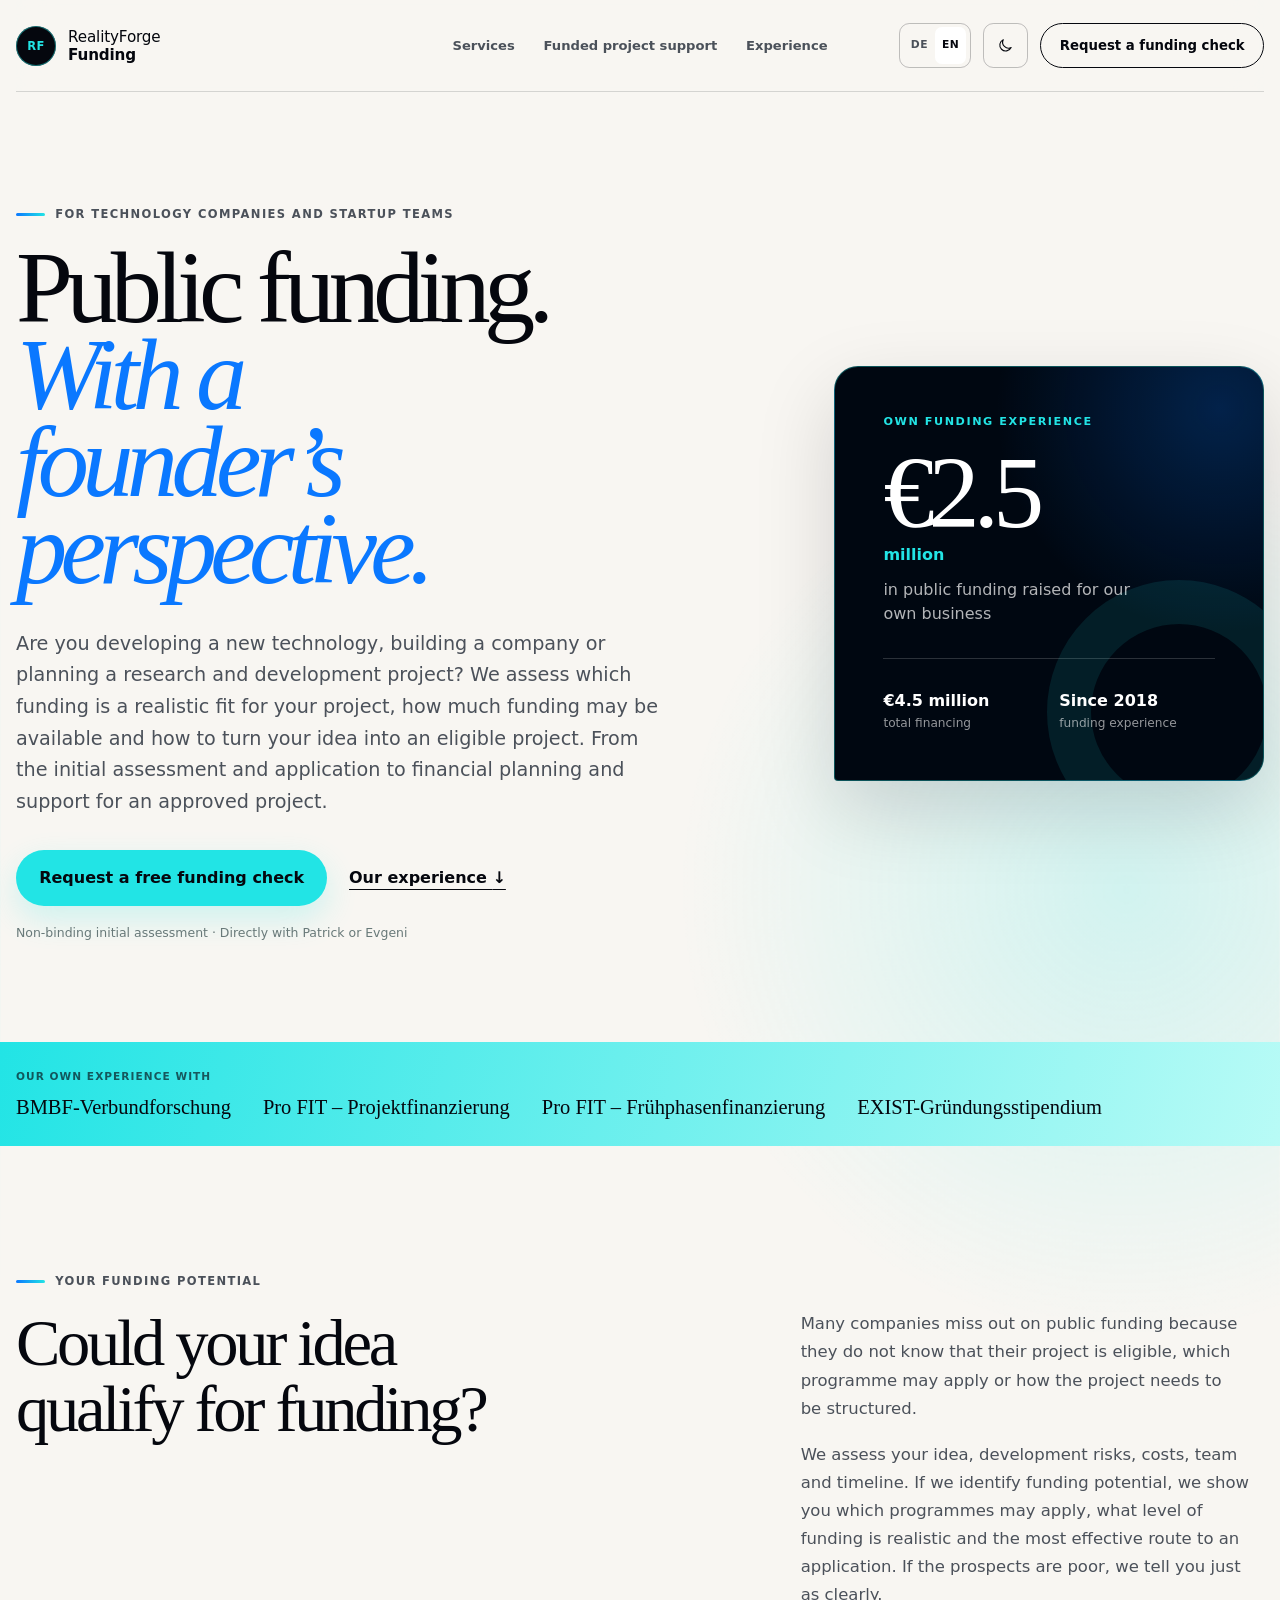
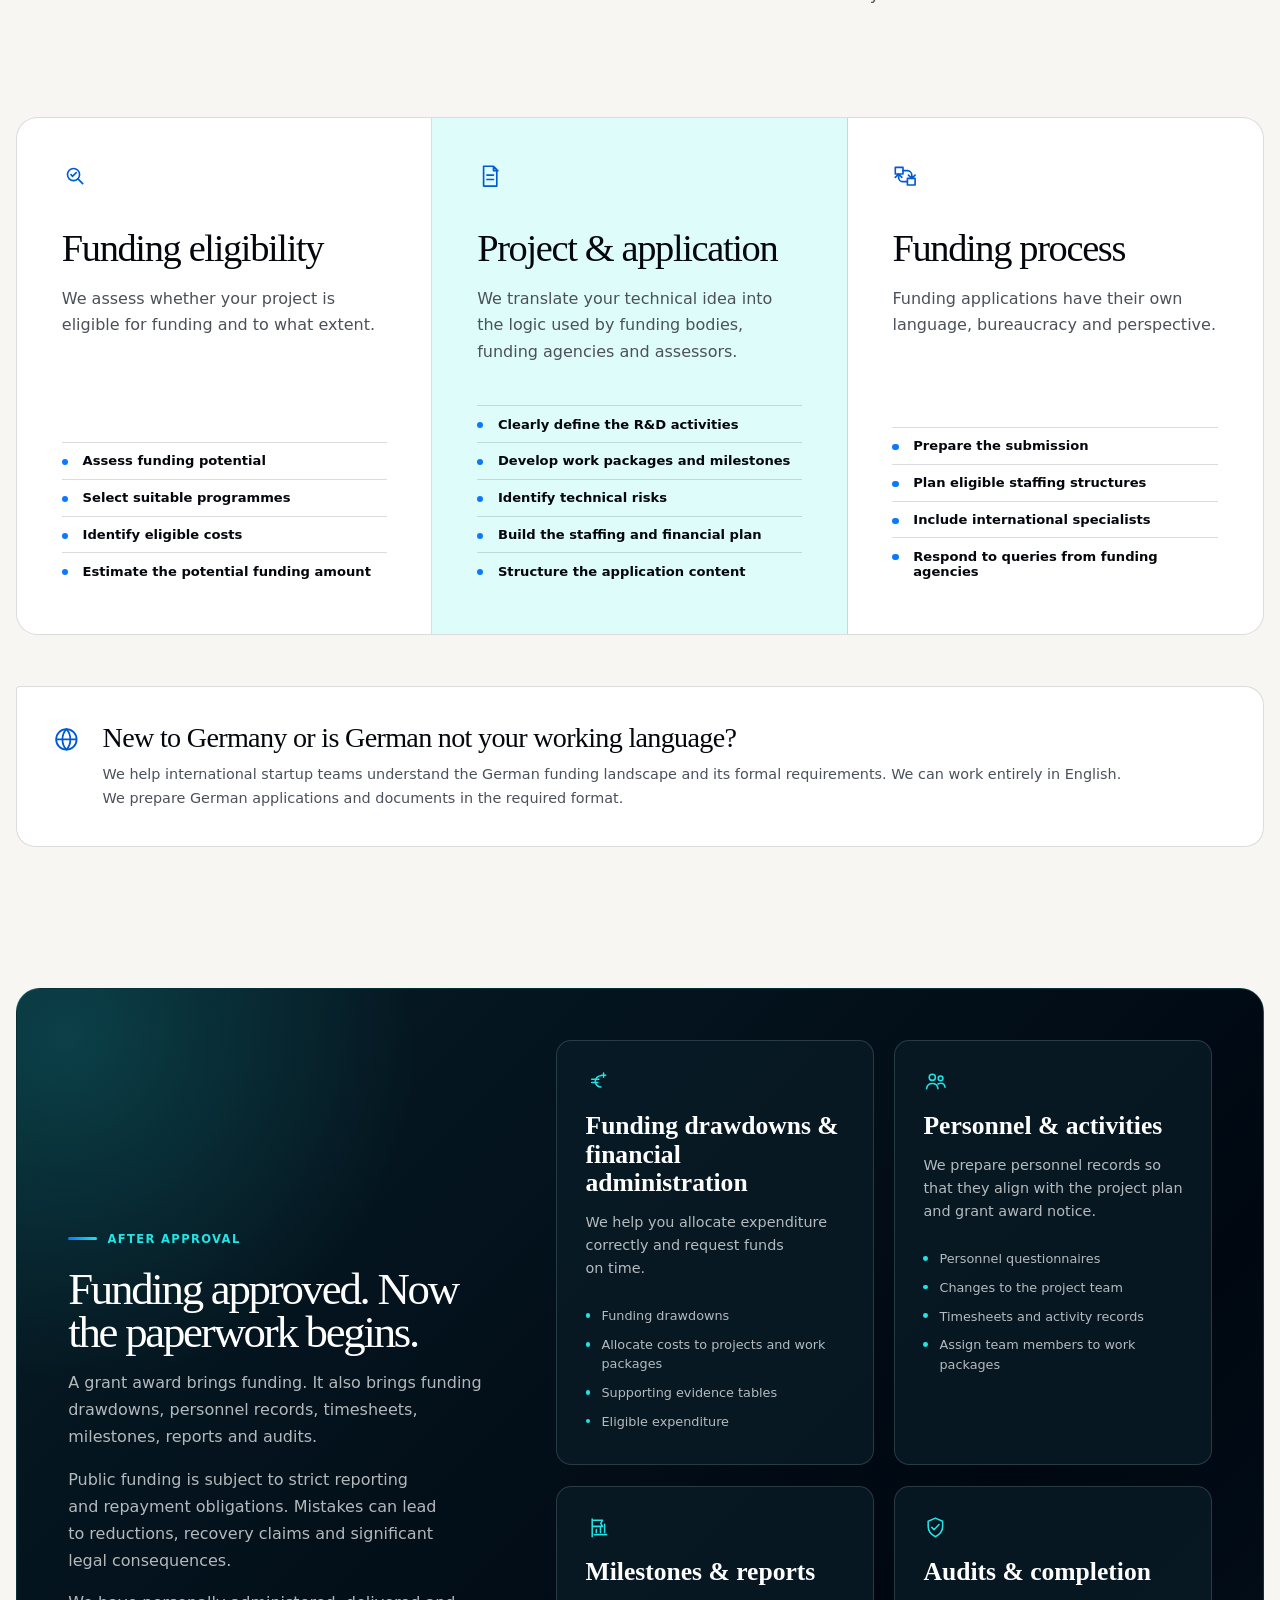
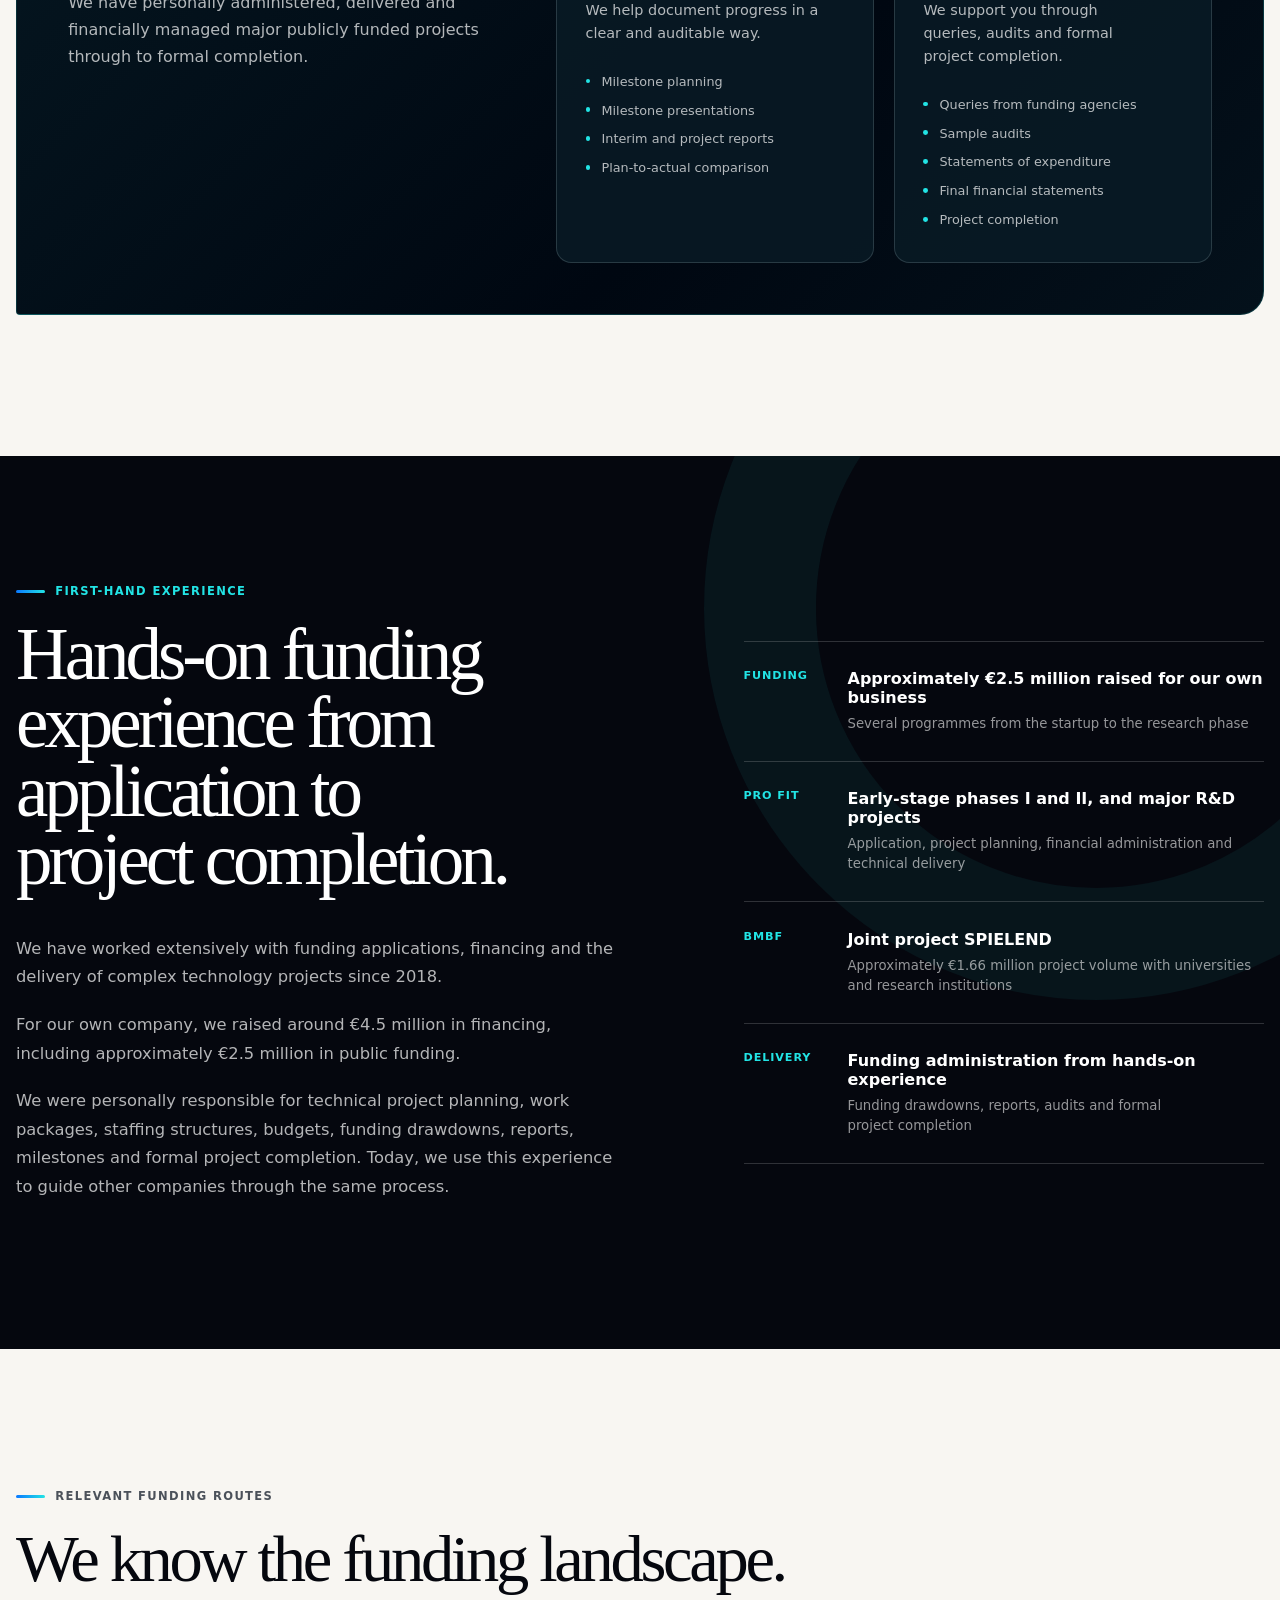
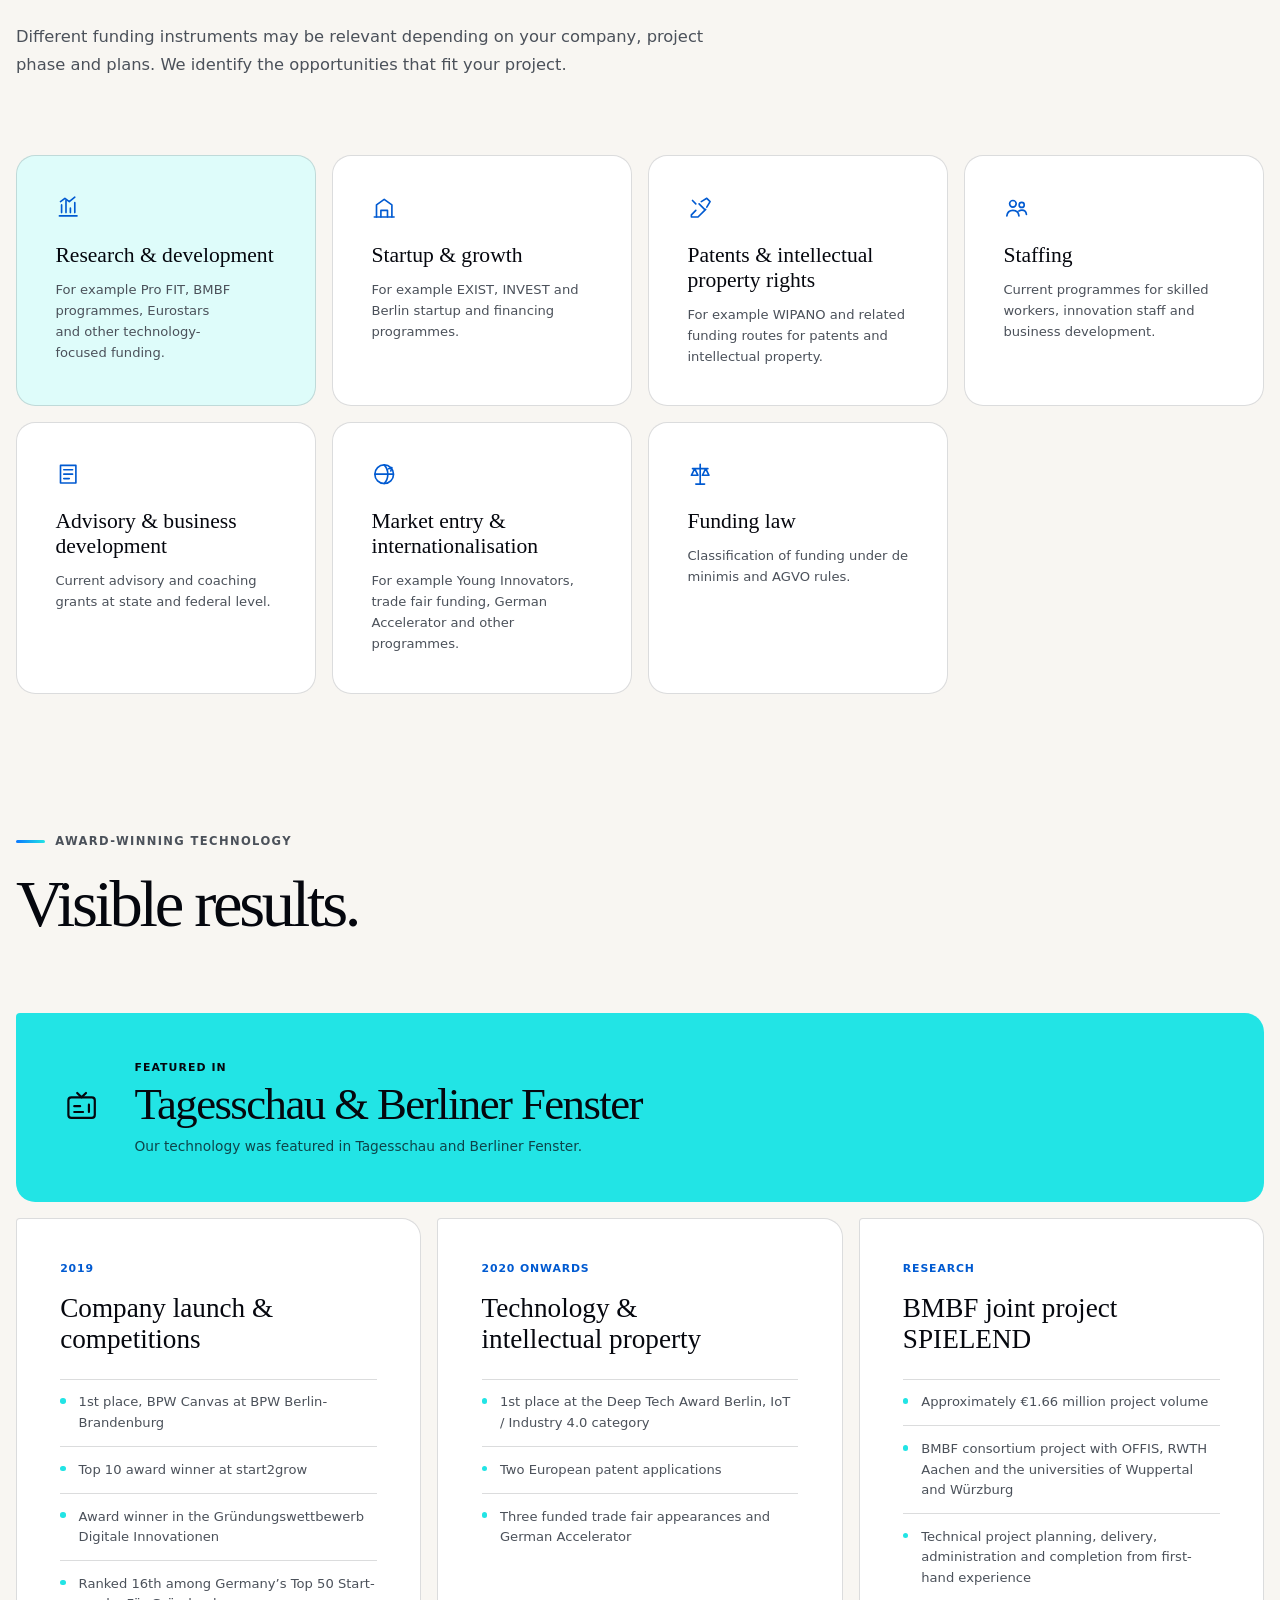
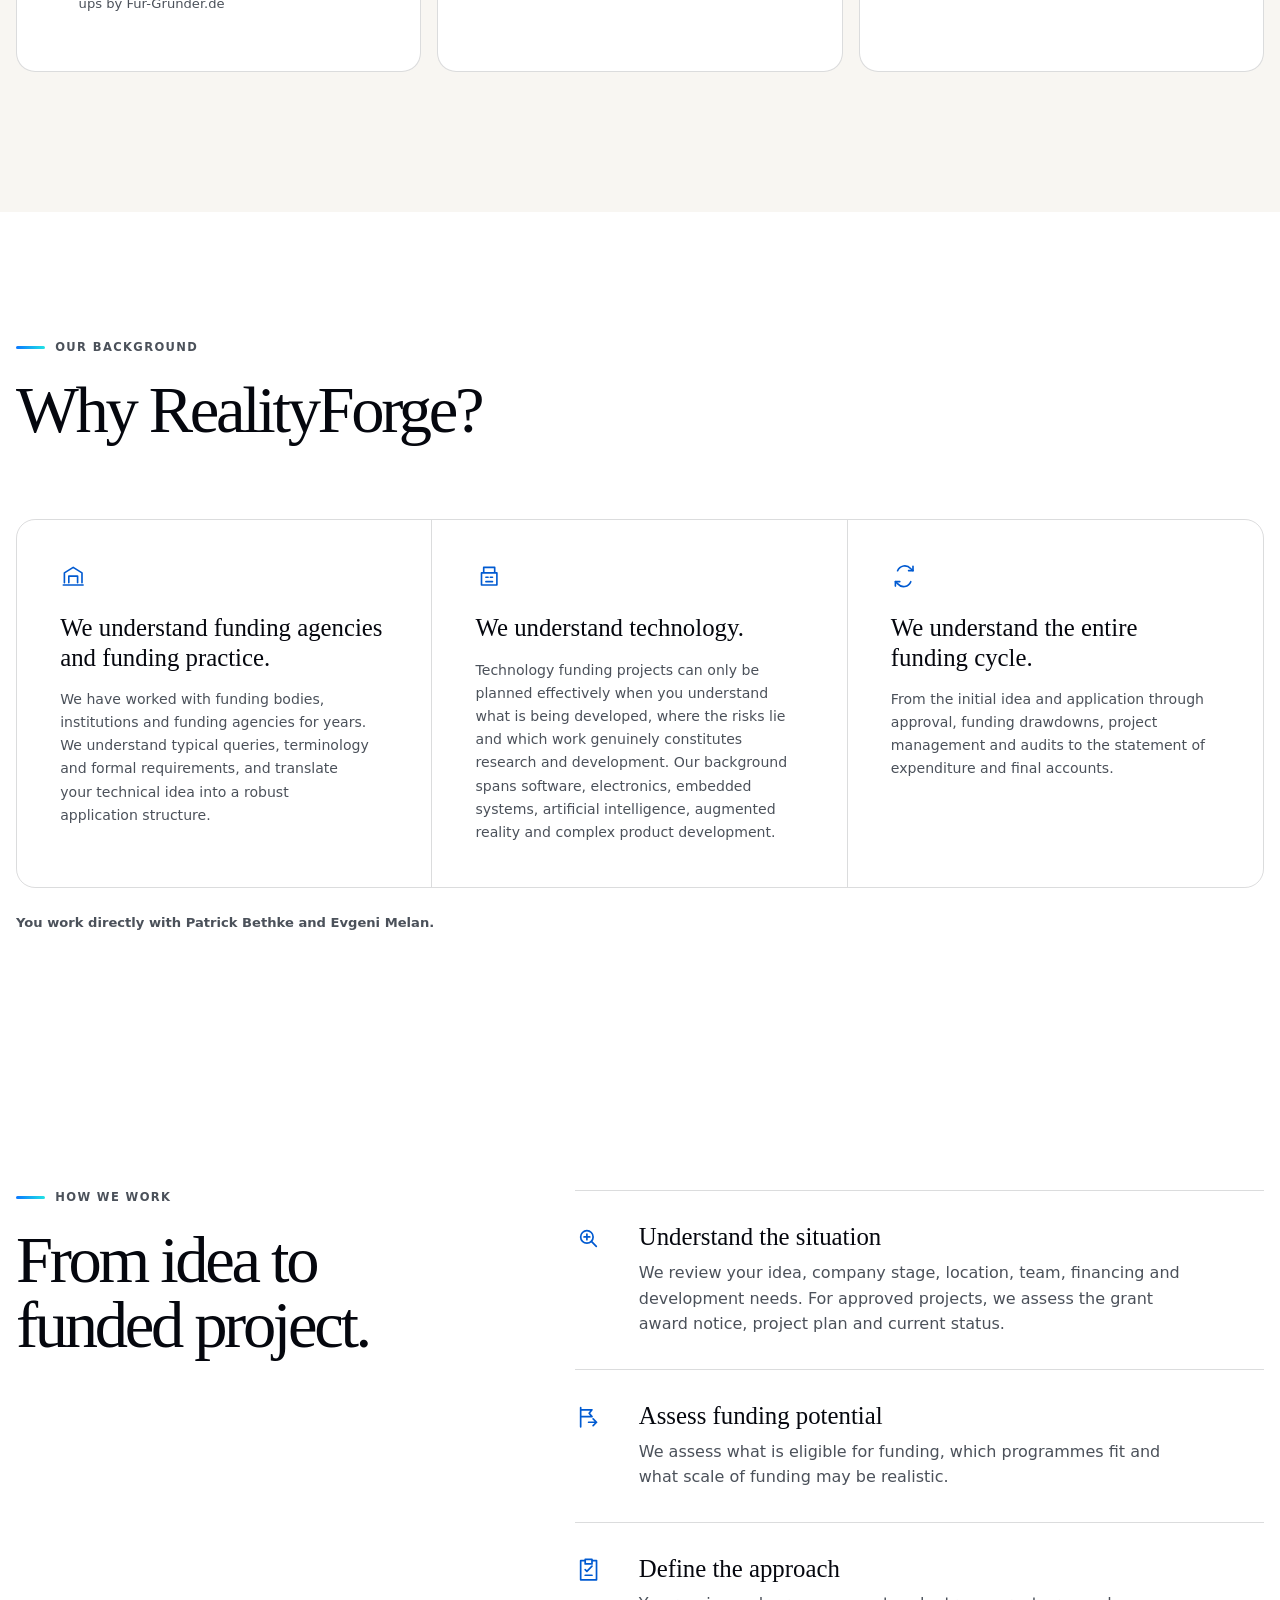
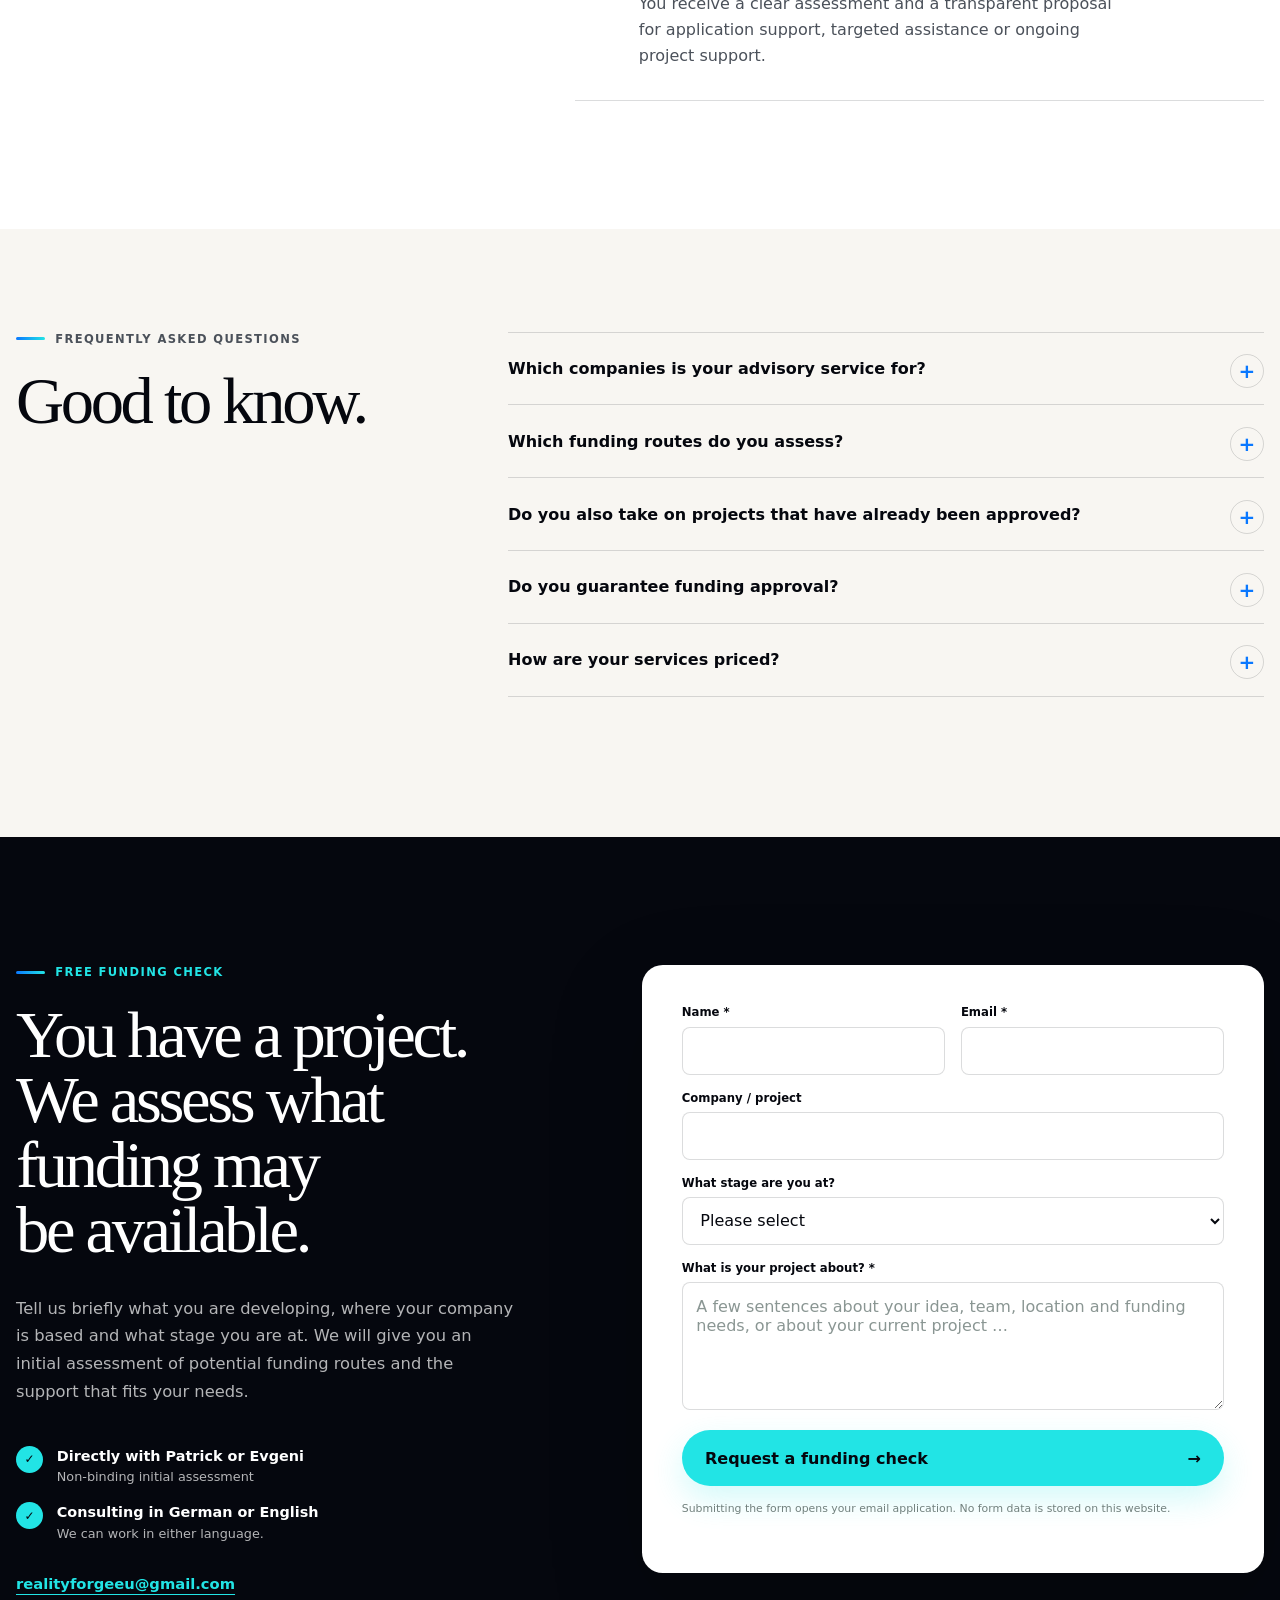
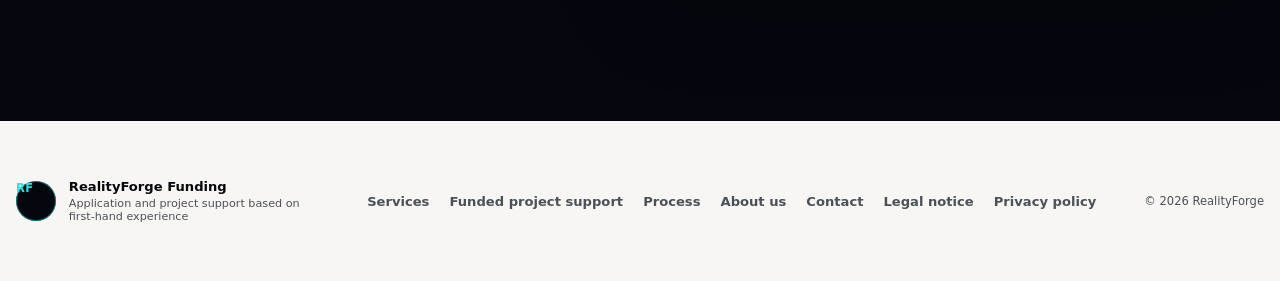
==== en/index.html @ e24102ad "Feature: Englische Sprachversion ergänzen" ====
<!doctype html>
<html lang="en">
  <head>
    <meta charset="utf-8">
    <meta name="viewport" content="width=device-width, initial-scale=1">
    <meta name="description" content="RealityForge assesses funding potential, likely funding amounts and suitable programmes, and supports applications and approved public funding projects.">
    <meta name="theme-color" content="#f8f6f2">
    <meta property="og:type" content="website">
    <meta property="og:locale" content="en_GB">
    <meta property="og:title" content="Public funding. With a founder’s perspective.">
    <meta property="og:description" content="Assess funding potential, develop eligible projects and manage approved public funding projects with experienced support.">
    <meta property="og:url" content="https://foerderungen.realityforge.eu/en/">
    <meta property="og:image" content="https://foerderungen.realityforge.eu/public/og.png">
    <meta property="og:image:width" content="1200">
    <meta property="og:image:height" content="630">
    <meta property="og:image:alt" content="Public funding. With a founder’s perspective. Funding advisory for startups in Berlin and Brandenburg.">
    <meta name="twitter:card" content="summary_large_image">
    <meta name="twitter:title" content="Public funding. With a founder’s perspective.">
    <meta name="twitter:description" content="Assess funding potential, develop eligible projects and manage approved public funding projects with experienced support.">
    <meta name="twitter:image" content="https://foerderungen.realityforge.eu/public/og.png">
    <link rel="canonical" href="https://foerderungen.realityforge.eu/en/">
    <link rel="alternate" hreflang="de" href="https://foerderungen.realityforge.eu/">
    <link rel="alternate" hreflang="en" href="https://foerderungen.realityforge.eu/en/">
    <link rel="alternate" hreflang="x-default" href="https://foerderungen.realityforge.eu/">
    <title>RealityForge Public Funding Advisory · Berlin &amp; Brandenburg</title>
    <script>
      (() => {
        const themeColor = document.querySelector('meta[name="theme-color"]');
        const themeStorageKey = "realityforge-theme";
        let theme = "light";

        try {
          const savedTheme = localStorage.getItem(themeStorageKey);
          theme = savedTheme === "light" || savedTheme === "dark"
            ? savedTheme
            : window.matchMedia("(prefers-color-scheme: dark)").matches ? "dark" : "light";
        } catch (error) {
          theme = window.matchMedia("(prefers-color-scheme: dark)").matches ? "dark" : "light";
        }

        document.documentElement.dataset.theme = theme;
        document.documentElement.style.colorScheme = theme;
        themeColor.setAttribute("content", theme === "dark" ? "#090d14" : "#f8f6f2");
      })();
    </script>
    <link rel="stylesheet" href="/styles.css">
    <script src="/script.js" defer></script>
  </head>
  <body>
    <a class="skip-link" href="#main-content">Skip to content</a>

    <header class="site-header">
      <a class="brand" href="#top" aria-label="RealityForge public funding advisory – Home">
        <span class="brand-mark" aria-hidden="true">RF</span>
        <span>RealityForge <strong>Funding</strong></span>
      </a>
      <nav class="main-nav" aria-label="Main navigation">
        <a href="#leistungen">Services</a>
        <a href="#projektbetreuung">Funded project support</a>
        <a href="#erfahrung">Experience</a>
      </nav>
      <div class="header-actions">
        <nav class="language-switch" aria-label="Language selection">
          <a class="language-option" href="/" hreflang="de" lang="de" data-language-link data-language-path="/">DE</a>
          <span class="language-option" aria-current="page">EN</span>
        </nav>
        <button class="theme-toggle" type="button" aria-label="Switch to light mode" aria-pressed="false">
          <svg class="theme-icon theme-icon-sun" viewBox="0 0 24 24" aria-hidden="true">
            <circle cx="12" cy="12" r="3.5"></circle>
            <path d="M12 2v2M12 20v2M4.93 4.93l1.42 1.42M17.65 17.65l1.42 1.42M2 12h2M20 12h2M4.93 19.07l1.42-1.42M17.65 6.35l1.42-1.42"></path>
          </svg>
          <svg class="theme-icon theme-icon-moon" viewBox="0 0 24 24" aria-hidden="true">
            <path d="M20.2 15.1A8.5 8.5 0 0 1 8.9 3.8 8.5 8.5 0 1 0 20.2 15.1Z"></path>
          </svg>
        </button>
        <a class="header-cta" href="#kontakt">Request a funding check</a>
      </div>
    </header>

    <main id="main-content">
      <section class="hero" id="top" aria-labelledby="hero-title">
        <div class="hero-copy">
          <p class="eyebrow"><span></span> For technology companies and startup teams</p>
          <h1 id="hero-title">Public funding.<br><em>With a founder’s perspective.</em></h1>
          <p class="hero-lead">
            Are you developing a new technology, building a company or planning a research and development project? We assess which funding is a realistic fit for your project, how much funding may be available and how to turn your idea into an eligible project. From the initial assessment and application to financial planning and support for an approved project.
          </p>
          <div class="hero-actions">
            <a class="button button-primary" href="#kontakt">Request a free funding check</a>
            <a class="text-link" href="#erfahrung">Our experience <span aria-hidden="true">↓</span></a>
          </div>
          <p class="hero-note">Non-binding initial assessment · Directly with Patrick or Evgeni</p>
        </div>

        <aside class="funding-card" aria-label="Our financing experience">
          <p class="card-kicker">Own funding experience</p>
          <p class="card-number">€2.5 <span>million</span></p>
          <p class="card-label">in public funding raised for our own business</p>
          <div class="card-rule"></div>
          <div class="card-meta">
            <div><strong>€4.5 million</strong><span>total financing</span></div>
            <div><strong>Since 2018</strong><span>funding experience</span></div>
          </div>
        </aside>
      </section>

      <section class="trust-strip" aria-label="Selected experience">
        <p>Our own experience with</p>
        <ul>
          <li>BMBF-Verbundforschung</li>
          <li>Pro FIT – Projektfinanzierung</li>
          <li>Pro FIT – Frühphasenfinanzierung</li>
          <li>EXIST-Gründungsstipendium</li>
        </ul>
      </section>

      <section class="section section-intro" id="leistungen" aria-labelledby="services-title">
        <p class="eyebrow section-intro-eyebrow reveal"><span></span> Your funding potential</p>
        <div class="section-heading reveal">
          <h2 id="services-title">Could your idea qualify for funding?</h2>
        </div>
        <div class="section-copy reveal">
          <p>
            Many companies miss out on public funding because they do not know that their project is eligible, which programme may apply or how the project needs to be structured.
          </p>
          <p>
            We assess your idea, development risks, costs, team and timeline. If we identify funding potential, we show you which programmes may apply, what level of funding is realistic and the most effective route to an application. If the prospects are poor, we tell you just as clearly.
          </p>
        </div>
      </section>

      <section class="service-grid" aria-label="Our services">
        <article class="service-card reveal">
          <svg class="line-icon service-icon" viewBox="0 0 24 24" aria-hidden="true"><circle cx="10.5" cy="10.5" r="5.5"></circle><path d="m14.5 14.5 4.3 4.3M8.2 10.6l1.5 1.5 3.2-3.4"></path></svg>
          <h3>Funding eligibility</h3>
          <p>We assess whether your project is eligible for funding and to what extent.</p>
          <ul>
            <li>Assess funding potential</li>
            <li>Select suitable programmes</li>
            <li>Identify eligible costs</li>
            <li>Estimate the potential funding amount</li>
          </ul>
        </article>
        <article class="service-card service-card-accent reveal">
          <svg class="line-icon service-icon" viewBox="0 0 24 24" aria-hidden="true"><path d="M6 3h9l3 3v15H6zM15 3v4h4M9 11h6M9 15h6"></path></svg>
          <h3>Project & application</h3>
          <p>We translate your technical idea into the logic used by funding bodies, funding agencies and assessors.</p>
          <ul>
            <li>Clearly define the R&D activities</li>
            <li>Develop work packages and milestones</li>
            <li>Identify technical risks</li>
            <li>Build the staffing and financial plan</li>
            <li>Structure the application content</li>
          </ul>
        </article>
        <article class="service-card reveal">
          <svg class="line-icon service-icon" viewBox="0 0 24 24" aria-hidden="true"><rect x="3" y="4" width="7" height="6"></rect><rect x="14" y="14" width="7" height="6"></rect><path d="M10 7h4a4 4 0 0 1 4 4v3M15 11l3 3 3-3M14 17h-4a4 4 0 0 1-4-4v-3M9 13l-3-3-3 3"></path></svg>
          <h3>Funding process</h3>
          <p>Funding applications have their own language, bureaucracy and perspective.</p>
          <ul>
            <li>Prepare the submission</li>
            <li>Plan eligible staffing structures</li>
            <li>Include international specialists</li>
            <li>Respond to queries from funding agencies</li>
          </ul>
        </article>
      </section>

      <aside class="international-note reveal" aria-labelledby="international-title">
        <svg class="line-icon international-icon" viewBox="0 0 24 24" aria-hidden="true"><circle cx="12" cy="12" r="8.5"></circle><path d="M3.8 12h16.4M12 3.5c2.2 2.3 3.3 5.1 3.3 8.5S14.2 18.2 12 20.5M12 3.5C9.8 5.8 8.7 8.6 8.7 12s1.1 6.2 3.3 8.5"></path></svg>
        <div>
          <h2 id="international-title">New to Germany or is German not your working language?</h2>
          <p>We help international startup teams understand the German funding landscape and its formal requirements. We can work entirely in English. We prepare German applications and documents in the required format.</p>
        </div>
      </aside>

      <section class="project-support-section" id="projektbetreuung" aria-labelledby="project-support-title">
        <div class="project-support-copy reveal">
          <p class="eyebrow eyebrow-light"><span></span> After approval</p>
          <h2 id="project-support-title">Funding approved. Now the paperwork begins.</h2>
          <p>
            A grant award brings funding. It also brings funding drawdowns, personnel records, timesheets, milestones, reports and audits.
          </p>
          <p>
            Public funding is subject to strict reporting and repayment obligations. Mistakes can lead to reductions, recovery claims and significant legal consequences.
          </p>
          <p>
            We have personally administered, delivered and financially managed major publicly funded projects through to formal completion.
          </p>
        </div>
        <div class="support-grid reveal">
          <article>
            <svg class="line-icon support-icon" viewBox="0 0 24 24" aria-hidden="true"><path d="M14.5 6.5A5.5 5.5 0 1 0 14.5 17.5M5.5 10h7M5.5 13h6"></path><path d="M17 4v4M15 6h4"></path></svg>
            <h3>Funding drawdowns & financial administration</h3>
            <p>We help you allocate expenditure correctly and request funds on time.</p>
            <ul>
              <li>Funding drawdowns</li>
              <li>Allocate costs to projects and work packages</li>
              <li>Supporting evidence tables</li>
              <li>Eligible expenditure</li>
            </ul>
          </article>
          <article>
            <svg class="line-icon support-icon" viewBox="0 0 24 24" aria-hidden="true"><circle cx="9" cy="8" r="3"></circle><circle cx="17" cy="9" r="2.3"></circle><path d="M3.5 19c.4-3.3 2.4-5 5.5-5s5.1 1.7 5.5 5M14.5 14.5c.8-.5 1.7-.7 2.7-.7 2.3 0 3.8 1.3 4.1 3.8"></path></svg>
            <h3>Personnel & activities</h3>
            <p>We prepare personnel records so that they align with the project plan and grant award notice.</p>
            <ul>
              <li>Personnel questionnaires</li>
              <li>Changes to the project team</li>
              <li>Timesheets and activity records</li>
              <li>Assign team members to work packages</li>
            </ul>
          </article>
          <article>
            <svg class="line-icon support-icon" viewBox="0 0 24 24" aria-hidden="true"><path d="M6 21V4M6 5h10l-1.7 3L16 11H6"></path><path d="M10 17v-3M14 17v-5M18 17V9M8 19h12"></path></svg>
            <h3>Milestones & reports</h3>
            <p>We help document progress in a clear and auditable way.</p>
            <ul>
              <li>Milestone planning</li>
              <li>Milestone presentations</li>
              <li>Interim and project reports</li>
              <li>Plan-to-actual comparison</li>
            </ul>
          </article>
          <article>
            <svg class="line-icon support-icon" viewBox="0 0 24 24" aria-hidden="true"><path d="M12 3 19 6v5.2c0 4.4-2.7 7.7-7 9.8-4.3-2.1-7-5.4-7-9.8V6z"></path><path d="m8.5 12 2.2 2.2 4.8-5"></path></svg>
            <h3>Audits & completion</h3>
            <p>We support you through queries, audits and formal project completion.</p>
            <ul>
              <li>Queries from funding agencies</li>
              <li>Sample audits</li>
              <li>Statements of expenditure</li>
              <li>Final financial statements</li>
              <li>Project completion</li>
            </ul>
          </article>
        </div>
      </section>

      <section class="experience-section" id="erfahrung" aria-labelledby="experience-title">
        <div class="experience-story reveal">
          <p class="eyebrow eyebrow-light"><span></span> First-hand experience</p>
          <h2 id="experience-title">Hands-on funding experience from application to project completion.</h2>
          <p>
            We have worked extensively with funding applications, financing and the delivery of complex technology projects since 2018.
          </p>
          <p>
            For our own company, we raised around €4.5 million in financing, including approximately €2.5 million in public funding.
          </p>
          <p>
            We were personally responsible for technical project planning, work packages, staffing structures, budgets, funding drawdowns, reports, milestones and formal project completion. Today, we use this experience to guide other companies through the same process.
          </p>
        </div>

        <div class="milestones reveal" aria-label="Our milestones">
          <div class="milestone">
            <span>Funding</span>
            <div><strong>Approximately €2.5 million raised for our own business</strong><p>Several programmes from the startup to the research phase</p></div>
          </div>
          <div class="milestone">
            <span>Pro FIT</span>
            <div><strong>Early-stage phases I and II, and major R&D projects</strong><p>Application, project planning, financial administration and technical delivery</p></div>
          </div>
          <div class="milestone">
            <span>BMBF</span>
            <div><strong>Joint project SPIELEND</strong><p>Approximately €1.66 million project volume with universities and research institutions</p></div>
          </div>
          <div class="milestone">
            <span>Delivery</span>
            <div><strong>Funding administration from hands-on experience</strong><p>Funding drawdowns, reports, audits and formal project completion</p></div>
          </div>
        </div>
      </section>

      <section class="program-section" aria-labelledby="program-title">
        <div class="program-heading reveal">
          <p class="eyebrow"><span></span> Relevant funding routes</p>
          <h2 id="program-title">We know the funding landscape.</h2>
          <p>
            Different funding instruments may be relevant depending on your company, project phase and plans. We identify the opportunities that fit your project.
          </p>
        </div>
        <div class="program-groups">
          <article class="program-card program-card-primary reveal">
            <svg class="line-icon program-icon" viewBox="0 0 24 24" aria-hidden="true"><path d="M4 19h16M6 16V9M10 16V5M14 16v-4M18 16V7"></path><path d="m5 6 4-3 4 3 5-4"></path></svg>
            <h3>Research & development</h3>
            <p>For example Pro FIT, BMBF programmes, Eurostars and other technology-focused funding.</p>
          </article>
          <article class="program-card reveal">
            <svg class="line-icon program-icon" viewBox="0 0 24 24" aria-hidden="true"><path d="M5 20V9l7-5 7 5v11M9 20v-6h6v6"></path><path d="M3 20h18"></path></svg>
            <h3>Startup & growth</h3>
            <p>For example EXIST, INVEST and Berlin startup and financing programmes.</p>
          </article>
          <article class="program-card reveal">
            <svg class="line-icon program-icon" viewBox="0 0 24 24" aria-hidden="true"><path d="M8 14 4 18v2h6l7-7"></path><path d="m13 6 5-3 3 3-3 5M11 8l5 5M5 5l3 3"></path></svg>
            <h3>Patents & intellectual property rights</h3>
            <p>For example WIPANO and related funding routes for patents and intellectual property.</p>
          </article>
          <article class="program-card reveal">
            <svg class="line-icon program-icon" viewBox="0 0 24 24" aria-hidden="true"><circle cx="9" cy="8" r="3"></circle><circle cx="17" cy="9" r="2.3"></circle><path d="M3.5 19c.4-3.3 2.4-5 5.5-5s5.1 1.7 5.5 5M14.5 14.5c.8-.5 1.7-.7 2.7-.7 2.3 0 3.8 1.3 4.1 3.8"></path></svg>
            <h3>Staffing</h3>
            <p>Current programmes for skilled workers, innovation staff and business development.</p>
          </article>
          <article class="program-card reveal">
            <svg class="line-icon program-icon" viewBox="0 0 24 24" aria-hidden="true"><path d="M5 4h14v16H5zM8 8h8M8 12h8M8 16h5"></path></svg>
            <h3>Advisory & business development</h3>
            <p>Current advisory and coaching grants at state and federal level.</p>
          </article>
          <article class="program-card reveal">
            <svg class="line-icon program-icon" viewBox="0 0 24 24" aria-hidden="true"><circle cx="12" cy="12" r="8.5"></circle><path d="M3.8 12h16.4M12 3.5c2.2 2.3 3.3 5.1 3.3 8.5S14.2 18.2 12 20.5"></path><path d="m16 7 3-1-1 3"></path></svg>
            <h3>Market entry & internationalisation</h3>
            <p>For example Young Innovators, trade fair funding, German Accelerator and other programmes.</p>
          </article>
          <article class="program-card reveal">
            <svg class="line-icon program-icon" viewBox="0 0 24 24" aria-hidden="true"><path d="M12 3v18M5 7h14M7 7l-3 6h6zM17 7l-3 6h6z"></path><path d="M8 21h8"></path></svg>
            <h3>Funding law</h3>
            <p>Classification of funding under de minimis and AGVO rules.</p>
          </article>
        </div>
      </section>

      <section class="proof-section" aria-labelledby="proof-title">
        <div class="proof-heading reveal">
          <p class="eyebrow"><span></span> Award-winning technology</p>
          <h2 id="proof-title">Visible results.</h2>
        </div>
        <div class="media-feature reveal">
          <svg class="line-icon media-icon" viewBox="0 0 24 24" aria-hidden="true"><rect x="3" y="5" width="18" height="14" rx="2"></rect><path d="m9 2 3 3 3-3M7 15h6M7 11h4M17 10v5"></path></svg>
          <div>
            <p>Featured in</p>
            <h3>Tagesschau & Berliner Fenster</h3>
            <span>Our technology was featured in Tagesschau and Berliner Fenster.</span>
          </div>
        </div>
        <div class="proof-grid">
          <article class="proof-card reveal">
            <p class="proof-year">2019</p>
            <h3>Company launch & competitions</h3>
            <ul>
              <li>1st place, BPW Canvas at BPW Berlin-Brandenburg</li>
              <li>Top 10 award winner at start2grow</li>
              <li>Award winner in the Gründungswettbewerb Digitale Innovationen</li>
              <li>Ranked 16th among Germany’s Top 50 Start-ups by Für-Gründer.de</li>
            </ul>
          </article>
          <article class="proof-card reveal">
            <p class="proof-year">2020 onwards</p>
            <h3>Technology & intellectual property</h3>
            <ul>
              <li>1st place at the Deep Tech Award Berlin, IoT / Industry 4.0 category</li>
              <li>Two European patent applications</li>
              <li>Three funded trade fair appearances and German Accelerator</li>
            </ul>
          </article>
          <article class="proof-card reveal">
            <p class="proof-year">Research</p>
            <h3>BMBF joint project SPIELEND</h3>
            <ul>
              <li>Approximately €1.66 million project volume</li>
              <li>BMBF consortium project with OFFIS, RWTH Aachen and the universities of Wuppertal and Würzburg</li>
              <li>Technical project planning, delivery, administration and completion from first-hand experience</li>
            </ul>
          </article>
        </div>
      </section>

      <section class="why-section" id="ueber-uns" aria-labelledby="why-title">
        <div class="why-heading reveal">
          <p class="eyebrow"><span></span> Our background</p>
          <h2 id="why-title">Why RealityForge?</h2>
        </div>
        <div class="why-grid">
          <article class="why-card reveal">
            <svg class="line-icon why-icon" viewBox="0 0 24 24" aria-hidden="true"><path d="M4 18V9l8-5 8 5v9"></path><path d="M8 18v-6h8v6M3 20h18"></path></svg>
            <h3>We understand funding agencies and funding practice.</h3>
            <p>We have worked with funding bodies, institutions and funding agencies for years. We understand typical queries, terminology and formal requirements, and translate your technical idea into a robust application structure.</p>
          </article>
          <article class="why-card reveal">
            <svg class="line-icon why-icon" viewBox="0 0 24 24" aria-hidden="true"><path d="M7 4h10v5H7zM5 9h14v11H5z"></path><path d="M9 13h2M13 13h2M9 17h6"></path></svg>
            <h3>We understand technology.</h3>
            <p>Technology funding projects can only be planned effectively when you understand what is being developed, where the risks lie and which work genuinely constitutes research and development. Our background spans software, electronics, embedded systems, artificial intelligence, augmented reality and complex product development.</p>
          </article>
          <article class="why-card reveal">
            <svg class="line-icon why-icon" viewBox="0 0 24 24" aria-hidden="true"><path d="M6 7a7 7 0 0 1 11.8-2L20 7M18 17a7 7 0 0 1-11.8 2L4 17"></path><path d="M20 3v4h-4M4 21v-4h4"></path></svg>
            <h3>We understand the entire funding cycle.</h3>
            <p>From the initial idea and application through approval, funding drawdowns, project management and audits to the statement of expenditure and final accounts.</p>
          </article>
        </div>
        <p class="why-contact reveal">You work directly with Patrick Bethke and Evgeni Melan.</p>
      </section>

      <section class="process-section" id="ablauf" aria-labelledby="process-title">
        <div class="section-heading reveal">
          <p class="eyebrow"><span></span> How we work</p>
          <h2 id="process-title">From idea to funded project.</h2>
        </div>
        <ol class="process-list">
          <li class="reveal">
            <svg class="line-icon process-icon" viewBox="0 0 24 24" aria-hidden="true"><circle cx="10.5" cy="10.5" r="5.5"></circle><path d="m14.5 14.5 4.3 4.3M8 10.5h5M10.5 8v5"></path></svg>
            <div><h3>Understand the situation</h3><p>We review your idea, company stage, location, team, financing and development needs. For approved projects, we assess the grant award notice, project plan and current status.</p></div>
          </li>
          <li class="reveal">
            <svg class="line-icon process-icon" viewBox="0 0 24 24" aria-hidden="true"><path d="M5 21V4M5 6h10l-2.5 3L15 12H5M12 17h7M16 14l3 3-3 3"></path></svg>
            <div><h3>Assess funding potential</h3><p>We assess what is eligible for funding, which programmes fit and what scale of funding may be realistic.</p></div>
          </li>
          <li class="reveal">
            <svg class="line-icon process-icon" viewBox="0 0 24 24" aria-hidden="true"><path d="M8 4H5v17h14V4h-3M9 3h6v4H9z"></path><path d="m9 12 1.5 1.5L15 9M9 17h6"></path></svg>
            <div><h3>Define the approach</h3><p>You receive a clear assessment and a transparent proposal for application support, targeted assistance or ongoing project support.</p></div>
          </li>
        </ol>
      </section>

      <section class="faq-section" aria-labelledby="faq-title">
        <div class="faq-heading reveal">
          <p class="eyebrow"><span></span> Frequently asked questions</p>
          <h2 id="faq-title">Good to know.</h2>
        </div>
        <div class="faq-list">
          <details class="reveal">
            <summary>Which companies is your advisory service for?</summary>
            <p>We focus on innovative, technology-focused startup teams and companies. We support projects from the early idea through to an approved funding project. Your location, company stage and project determine which programmes may be suitable.</p>
          </details>
          <details class="reveal">
            <summary>Which funding routes do you assess?</summary>
            <p>We assess the funding areas described above based on your location, company stage and specific project. This determines which programmes are currently suitable.</p>
          </details>
          <details class="reveal">
            <summary>Do you also take on projects that have already been approved?</summary>
            <p>Yes. We support approved projects with financial administration, personnel records, reports, audits and formal project completion. The exact scope depends on the programme and project.</p>
          </details>
          <details class="reveal">
            <summary>Do you guarantee funding approval?</summary>
            <p>Funding approval cannot be guaranteed. We provide a realistic assessment of your chances and improve the quality, clarity and funding rationale of your application. If the prospects are poor, we tell you early.</p>
          </details>
          <details class="reveal">
            <summary>How are your services priced?</summary>
            <p>Depending on complexity, we agree a small initial fee and a success fee based on the amount of funding actually approved. If funding is approved, the initial fee is credited in full. We price ongoing project support according to the work involved. Before we begin, you receive a clear example calculation.</p>
          </details>
        </div>
      </section>

      <section class="contact-section" id="kontakt" aria-labelledby="contact-title">
        <div class="contact-copy reveal">
          <p class="eyebrow eyebrow-light"><span></span> Free funding check</p>
          <h2 id="contact-title">You have a project. We assess what funding may be available.</h2>
          <p>
            Tell us briefly what you are developing, where your company is based and what stage you are at. We will give you an initial assessment of potential funding routes and the support that fits your needs.
          </p>
          <div class="contact-promise">
            <span aria-hidden="true">✓</span>
            <p><strong>Directly with Patrick or Evgeni</strong>Non-binding initial assessment</p>
          </div>
          <div class="contact-promise">
            <span aria-hidden="true">✓</span>
            <p><strong>Consulting in German or English</strong>We can work in either language.</p>
          </div>
          <a class="contact-email" href="mailto:realityforgeeu@gmail.com">realityforgeeu@gmail.com</a>
        </div>

        <form class="contact-form reveal" data-recipient="realityforgeeu@gmail.com">
          <div class="field-row">
            <label>
              <span>Name *</span>
              <input type="text" name="name" autocomplete="name" required>
            </label>
            <label>
              <span>Email *</span>
              <input type="email" name="email" autocomplete="email" required>
            </label>
          </div>
          <label>
            <span>Company / project</span>
            <input type="text" name="startup" autocomplete="organization">
          </label>
          <label>
            <span>What stage are you at?</span>
            <select name="phase">
              <option value="">Please select</option>
              <option>Idea stage / pre-incorporation</option>
              <option>Incorporated, before the first funding round</option>
              <option>Already funded / growing</option>
              <option>Funding approved / project underway</option>
              <option>Other situation</option>
            </select>
          </label>
          <label>
            <span>What is your project about? *</span>
            <textarea name="message" rows="5" required placeholder="A few sentences about your idea, team, location and funding needs, or about your current project …"></textarea>
          </label>
          <button class="button button-primary button-submit" type="submit">Request a funding check <span aria-hidden="true">→</span></button>
          <p class="form-note">Submitting the form opens your email application. No form data is stored on this website.</p>
          <p class="form-status" role="status" aria-live="polite"></p>
        </form>
      </section>
    </main>

    <footer class="site-footer">
      <div class="footer-brand">
        <span class="brand-mark" aria-hidden="true">RF</span>
        <p><strong>RealityForge Funding</strong><span>Application and project support based on first-hand experience</span></p>
      </div>
      <div class="footer-links">
        <a href="#leistungen">Services</a>
        <a href="#projektbetreuung">Funded project support</a>
        <a href="#ablauf">Process</a>
        <a href="#ueber-uns">About us</a>
        <a href="#kontakt">Contact</a>
        <a class="footer-legal-link" href="https://realityforge.eu/legal-notice/">Legal notice</a>
        <a class="footer-legal-link" href="https://realityforge.eu/privacy-policy/">Privacy policy</a>
      </div>
      <p class="copyright">© <span data-current-year>2026</span> RealityForge</p>
    </footer>
  </body>
</html>
---- styles.css ----
:root {
  color-scheme: light;
  --ink: #05070e;
  --ink-deep: #000711;
  --ink-soft: #4b515a;
  --paper: #f8f6f2;
  --paper-light: #ffffff;
  --dark-section: #05070e;
  --dark-section-deep: #000711;
  --on-dark: #ffffff;
  --on-dark-soft: rgba(255, 255, 255, 0.7);
  --on-dark-muted: rgba(255, 255, 255, 0.58);
  --header-surface: rgba(248, 246, 242, 0.88);
  --support-surface: rgba(255, 255, 255, 0.52);
  --field-surface: #ffffff;
  --contrast-ink: #05070e;
  --hero-note: #687979;
  --form-muted: #71807d;
  --placeholder: #8a9693;
  --cyan: #22e4e5;
  --cyan-soft: #defcfa;
  --blue: #0a78ff;
  --blue-dark: #005ad1;
  --mint: var(--cyan);
  --mint-bright: var(--cyan-soft);
  --orange: var(--blue);
  --orange-dark: var(--blue-dark);
  --line: rgba(5, 7, 14, 0.14);
  --line-strong: rgba(5, 7, 14, 0.24);
  --accent-hover: rgba(10, 120, 255, 0.07);
  --line-light: rgba(255, 255, 255, 0.17);
  --shadow: 0 1.8rem 5rem rgba(0, 7, 17, 0.15);
  --max: 78rem;
  font-family: Inter, ui-sans-serif, system-ui, -apple-system, BlinkMacSystemFont, "Segoe UI", sans-serif;
  color: var(--ink);
  background: var(--paper);
  font-synthesis: none;
}

:root[data-theme="dark"] {
  color-scheme: dark;
  --ink: #eef5f6;
  --ink-soft: #aebbbd;
  --paper: #090d14;
  --paper-light: #111722;
  --dark-section: #03060b;
  --dark-section-deep: #000711;
  --on-dark: #f7fbfb;
  --on-dark-soft: rgba(239, 248, 248, 0.72);
  --on-dark-muted: rgba(239, 248, 248, 0.6);
  --header-surface: rgba(9, 13, 20, 0.9);
  --support-surface: rgba(7, 21, 29, 0.72);
  --field-surface: #0a111b;
  --hero-note: #8fa1a3;
  --form-muted: #95a5a7;
  --placeholder: #829295;
  --cyan-soft: #0d2a33;
  --blue: #4c9fff;
  --blue-dark: #75b7ff;
  --mint-bright: #0d2a33;
  --line: rgba(213, 239, 241, 0.16);
  --line-strong: rgba(213, 239, 241, 0.25);
  --accent-hover: rgba(76, 159, 255, 0.1);
  --line-light: rgba(255, 255, 255, 0.2);
  --shadow: 0 1.8rem 5rem rgba(0, 0, 0, 0.42);
}

* {
  box-sizing: border-box;
}

html {
  scroll-behavior: smooth;
  scroll-padding-top: 7rem;
}

body {
  min-width: 0;
  margin: 0;
  overflow-x: hidden;
  background:
    radial-gradient(circle at 88% 9%, rgba(34, 228, 229, 0.18), transparent 28rem),
    var(--paper);
  color: var(--ink);
  transition: background-color 220ms ease, color 220ms ease;
}

body,
button,
input,
select,
textarea {
  font: inherit;
}

a {
  color: inherit;
}

button,
input,
select,
textarea {
  color: inherit;
}

.skip-link {
  position: fixed;
  z-index: 100;
  top: 0.75rem;
  left: 0.75rem;
  padding: 0.75rem 1rem;
  transform: translateY(-150%);
  border-radius: 0.35rem;
  background: var(--paper-light);
  color: var(--ink);
  font-weight: 750;
}

.skip-link:focus {
  transform: translateY(0);
}

.site-header {
  position: sticky;
  z-index: 20;
  top: 0;
  width: min(100% - 2rem, var(--max));
  min-height: 5.75rem;
  margin-inline: auto;
  display: grid;
  grid-template-columns: 1fr auto 1fr;
  align-items: center;
  gap: 2rem;
  border-bottom: 1px solid var(--line);
  background: var(--header-surface);
  backdrop-filter: blur(1rem);
}

.brand {
  display: inline-flex;
  align-items: center;
  gap: 0.75rem;
  justify-self: start;
  font-size: 0.95rem;
  text-decoration: none;
  letter-spacing: -0.01em;
}

.brand strong {
  display: block;
}

.brand-mark {
  width: 2.5rem;
  flex: 0 0 auto;
  aspect-ratio: 1;
  display: grid;
  place-items: center;
  border-radius: 50%;
  background: var(--dark-section);
  color: var(--cyan);
  box-shadow: inset 0 0 0 1px rgba(34, 228, 229, 0.45);
  font-size: 0.72rem;
  font-weight: 850;
  letter-spacing: 0.04em;
}

.main-nav {
  display: flex;
  align-items: center;
  gap: 1.8rem;
}

.main-nav a,
.footer-links a {
  color: var(--ink-soft);
  font-size: 0.82rem;
  font-weight: 700;
  text-decoration: none;
}

.main-nav a:hover,
.footer-links a:hover {
  color: var(--orange);
}

.header-cta,
.button {
  display: inline-flex;
  align-items: center;
  justify-content: center;
  border: 0;
  border-radius: 999px;
  font-weight: 780;
  text-decoration: none;
  cursor: pointer;
  transition: transform 180ms ease, background-color 180ms ease, box-shadow 180ms ease;
}

.header-cta {
  min-height: 2.85rem;
  padding: 0.7rem 1.15rem;
  justify-self: end;
  border: 1px solid var(--ink);
  font-size: 0.83rem;
}

.header-actions {
  display: flex;
  align-items: center;
  justify-self: end;
  gap: 0.75rem;
}

.language-switch {
  min-height: 2.85rem;
  display: inline-grid;
  grid-template-columns: repeat(2, 1.95rem);
  align-items: center;
  padding: 0.22rem;
  border: 1px solid var(--line-strong);
  border-radius: 0.65rem;
  background: transparent;
}

.language-option {
  min-width: 0;
  min-height: 2.3rem;
  display: grid;
  place-items: center;
  border-radius: 0.42rem;
  color: var(--ink-soft);
  font-size: 0.67rem;
  font-weight: 820;
  letter-spacing: 0.06em;
  line-height: 1;
  text-decoration: none;
  transition: background-color 160ms ease, color 160ms ease;
}

.language-option[aria-current="page"] {
  background: var(--paper-light);
  color: var(--ink);
}

a.language-option:hover {
  background: var(--accent-hover);
  color: var(--blue-dark);
}

.theme-toggle {
  width: 2.85rem;
  height: 2.85rem;
  flex: 0 0 auto;
  display: grid;
  place-items: center;
  padding: 0;
  border: 1px solid var(--line-strong);
  border-radius: 0.65rem;
  background: transparent;
  color: var(--ink);
  cursor: pointer;
  transition: border-color 160ms ease, background 160ms ease;
}

.theme-toggle:hover {
  border-color: var(--blue);
  background: var(--accent-hover);
}

.theme-icon {
  width: 1.05rem;
  height: 1.05rem;
  fill: none;
  stroke: currentColor;
  stroke-width: 1.6;
  stroke-linecap: round;
  stroke-linejoin: round;
}

.theme-icon-moon,
:root[data-theme="light"] .theme-icon-sun {
  display: none;
}

:root[data-theme="light"] .theme-icon-moon {
  display: block;
}

.line-icon {
  display: block;
  flex: 0 0 auto;
  width: 1.65rem;
  height: 1.65rem;
  fill: none;
  stroke: var(--blue-dark);
  stroke-width: 1.5;
  stroke-linecap: round;
  stroke-linejoin: round;
}

.header-cta:hover,
.button:hover {
  transform: translateY(-2px);
}

.hero {
  width: min(100% - 2rem, var(--max));
  min-height: calc(100vh - 5.75rem);
  margin-inline: auto;
  padding: clamp(4.5rem, 9vw, 8rem) 0 clamp(4.5rem, 8vw, 7rem);
  display: grid;
  grid-template-columns: minmax(0, 1.25fr) minmax(18rem, 0.75fr);
  align-items: center;
  gap: clamp(3rem, 8vw, 8rem);
}

.eyebrow {
  margin: 0 0 1.4rem;
  display: flex;
  align-items: center;
  gap: 0.65rem;
  color: var(--ink-soft);
  font-size: 0.72rem;
  font-weight: 820;
  letter-spacing: 0.12em;
  text-transform: uppercase;
}

.eyebrow span {
  width: 1.8rem;
  height: 0.18rem;
  flex: 0 0 auto;
  border-radius: 999px;
  background: linear-gradient(90deg, var(--blue), var(--cyan));
}

.eyebrow-light {
  color: var(--mint);
}

h1,
h2,
h3,
p {
  text-wrap: pretty;
}

h1,
h2 {
  text-wrap: balance;
}

h1 {
  max-width: 11ch;
  margin: 0;
  font-family: Georgia, "Times New Roman", serif;
  font-size: clamp(3.8rem, 8.2vw, 7.8rem);
  font-weight: 500;
  line-height: 0.85;
  letter-spacing: -0.065em;
}

h1 em,
.experience-story h2 em {
  color: var(--orange);
  font-weight: 500;
}

.hero-lead {
  max-width: 41rem;
  margin: 2.25rem 0 0;
  color: var(--ink-soft);
  font-size: clamp(1.05rem, 1.5vw, 1.27rem);
  line-height: 1.65;
}

.hero-actions {
  margin-top: 2rem;
  display: flex;
  align-items: center;
  flex-wrap: wrap;
  gap: 1.35rem;
}

.button {
  min-height: 3.5rem;
  padding: 0.9rem 1.45rem;
}

.button-primary {
  background: var(--cyan);
  color: var(--contrast-ink);
  box-shadow: 0 0.8rem 2rem rgba(34, 228, 229, 0.2);
}

.button-primary:hover {
  background: #5ff4f1;
  box-shadow: 0 1rem 2.2rem rgba(34, 228, 229, 0.3);
}

.text-link {
  font-weight: 750;
  text-underline-offset: 0.35rem;
}

.hero-note {
  margin: 1.2rem 0 0;
  color: var(--hero-note);
  font-size: 0.78rem;
}

.funding-card {
  position: relative;
  overflow: hidden;
  margin: 0;
  padding: clamp(2rem, 4vw, 3rem);
  border-radius: 1.5rem 1.5rem 1.5rem 0.25rem;
  border: 1px solid rgba(34, 228, 229, 0.34);
  background:
    radial-gradient(circle at 90% 10%, rgba(10, 120, 255, 0.24), transparent 14rem),
    var(--dark-section-deep);
  color: var(--on-dark);
  box-shadow: var(--shadow);
}

.funding-card::after {
  content: "";
  position: absolute;
  right: -3rem;
  bottom: -4rem;
  width: 11rem;
  aspect-ratio: 1;
  border: 2.8rem solid rgba(34, 228, 229, 0.1);
  border-radius: 50%;
}

.card-kicker {
  margin: 0 0 1.2rem;
  color: var(--mint);
  font-size: 0.7rem;
  font-weight: 820;
  letter-spacing: 0.14em;
  text-transform: uppercase;
}

.card-number {
  margin: 0;
  font-family: Georgia, "Times New Roman", serif;
  font-size: clamp(4rem, 8vw, 6.5rem);
  line-height: 0.9;
  letter-spacing: -0.06em;
}

.card-number span {
  display: block;
  margin-top: 0.55rem;
  color: var(--mint);
  font-family: Inter, ui-sans-serif, system-ui, sans-serif;
  font-size: 1rem;
  font-weight: 800;
  letter-spacing: 0;
}

.card-label {
  max-width: 18rem;
  margin: 1rem 0 0;
  color: var(--on-dark-soft);
  line-height: 1.5;
}

.card-rule {
  height: 1px;
  margin: 2rem 0;
  background: var(--line-light);
}

.card-meta {
  position: relative;
  z-index: 1;
  display: grid;
  grid-template-columns: repeat(2, minmax(0, 1fr));
  gap: 1.25rem;
}

.card-meta strong,
.card-meta span {
  display: block;
}

.card-meta strong {
  margin-bottom: 0.3rem;
  font-size: 1rem;
}

.card-meta span {
  color: var(--on-dark-muted);
  font-size: 0.76rem;
  line-height: 1.4;
}

.trust-strip {
  padding: 1.7rem max(1rem, calc((100% - var(--max)) / 2));
  background: linear-gradient(105deg, var(--cyan), #b8fbf6);
  color: var(--contrast-ink);
}

.trust-strip p {
  margin: 0 0 0.9rem;
  color: rgba(5, 7, 14, 0.64);
  font-size: 0.66rem;
  font-weight: 820;
  letter-spacing: 0.1em;
  text-transform: uppercase;
}

.trust-strip ul {
  margin: 0;
  padding: 0;
  display: flex;
  align-items: center;
  flex-wrap: wrap;
  gap: 0.65rem 2rem;
  list-style: none;
}

.trust-strip li {
  font-family: Georgia, "Times New Roman", serif;
  font-size: clamp(1rem, 1.8vw, 1.28rem);
}

.section {
  width: min(100% - 2rem, var(--max));
  margin-inline: auto;
}

.section-intro {
  padding: clamp(6rem, 10vw, 10rem) 0 clamp(4rem, 7vw, 6rem);
  display: grid;
  grid-template-columns: minmax(0, 1.08fr) minmax(22rem, 0.72fr);
  grid-template-areas:
    "eyebrow ."
    "heading copy";
  align-items: start;
  column-gap: clamp(3rem, 7vw, 7rem);
  row-gap: 1.4rem;
}

.section-intro-eyebrow {
  grid-area: eyebrow;
  margin: 0;
}

.section-intro .section-heading {
  grid-area: heading;
}

.section-heading h2,
.founder-intro h2,
.process-section h2,
.faq-heading h2,
.contact-copy h2 {
  margin: 0;
  font-family: Georgia, "Times New Roman", serif;
  font-size: clamp(2.8rem, 5.2vw, 5rem);
  font-weight: 500;
  line-height: 0.98;
  letter-spacing: -0.05em;
}

.section-copy {
  grid-area: copy;
  max-width: 34rem;
  justify-self: end;
  color: var(--ink-soft);
  font-size: 1.03rem;
  line-height: 1.7;
}

.section-copy p {
  margin: 0 0 1.15rem;
}

.service-grid {
  width: min(100% - 2rem, var(--max));
  margin: 0 auto clamp(7rem, 11vw, 11rem);
  display: grid;
  grid-template-columns: repeat(3, minmax(0, 1fr));
  border: 1px solid var(--line);
  border-radius: 1.35rem;
  overflow: hidden;
  background: var(--paper-light);
}

.service-card {
  min-height: 29rem;
  padding: clamp(2rem, 3.5vw, 3rem);
  display: flex;
  flex-direction: column;
  border-right: 1px solid var(--line);
}

.service-card:last-child {
  border-right: 0;
}

.service-card-accent {
  background: var(--mint-bright);
}

.service-icon {
  margin-bottom: 2.3rem;
}

.service-card h3 {
  margin: 0 0 1rem;
  font-family: Georgia, "Times New Roman", serif;
  font-size: clamp(1.8rem, 3vw, 2.45rem);
  font-weight: 500;
  letter-spacing: -0.035em;
}

.service-card > p {
  margin: 0;
  color: var(--ink-soft);
  line-height: 1.65;
}

.service-card ul {
  margin: auto 0 0;
  padding: 2.5rem 0 0;
  list-style: none;
}

.service-card li {
  position: relative;
  padding: 0.65rem 0 0.65rem 1.3rem;
  border-top: 1px solid var(--line);
  font-size: 0.82rem;
  font-weight: 700;
}

.service-card li::before {
  content: "";
  position: absolute;
  top: 1rem;
  left: 0;
  width: 0.38rem;
  aspect-ratio: 1;
  border-radius: 50%;
  background: var(--orange);
}

.international-note {
  width: min(100% - 2rem, var(--max));
  margin: clamp(-7rem, -7vw, -4rem) auto clamp(7rem, 11vw, 11rem);
  padding: clamp(1.5rem, 3vw, 2.2rem);
  display: grid;
  grid-template-columns: auto minmax(0, 1fr);
  align-items: start;
  gap: 1.35rem;
  border: 1px solid var(--line);
  border-radius: 0.25rem 1.2rem 1.2rem 1.2rem;
  background: var(--paper-light);
}

.international-icon {
  width: 1.8rem;
  height: 1.8rem;
  margin-top: 0.15rem;
}

.international-note h2 {
  margin: 0 0 0.55rem;
  font-family: Georgia, "Times New Roman", serif;
  font-size: clamp(1.35rem, 2.2vw, 1.8rem);
  font-weight: 500;
  letter-spacing: -0.025em;
}

.international-note p {
  max-width: 64rem;
  margin: 0;
  color: var(--ink-soft);
  font-size: 0.9rem;
  line-height: 1.65;
}

.project-support-section {
  width: min(100% - 2rem, var(--max));
  margin: 0 auto clamp(7rem, 11vw, 11rem);
  padding: clamp(2.25rem, 4vw, 4rem);
  display: grid;
  grid-template-columns: minmax(0, 0.8fr) minmax(0, 1.2fr);
  align-items: stretch;
  gap: clamp(2.5rem, 4vw, 4rem);
  border: 1px solid rgba(34, 228, 229, 0.16);
  border-radius: 1.5rem 1.5rem 1.5rem 0.25rem;
  background:
    radial-gradient(circle at 4% 5%, rgba(34, 228, 229, 0.18), transparent 22rem),
    linear-gradient(135deg, #071d27 0%, var(--dark-section-deep) 68%, #04111b 100%);
  color: var(--on-dark);
}

.project-support-copy,
.support-grid {
  min-width: 0;
}

.project-support-section .eyebrow-light {
  color: var(--cyan);
}

.project-support-copy {
  align-self: center;
}

.project-support-copy h2,
.program-heading h2,
.proof-heading h2 {
  margin: 0;
  font-family: Georgia, "Times New Roman", serif;
  font-size: clamp(2.8rem, 5.2vw, 5rem);
  font-weight: 500;
  line-height: 0.98;
  letter-spacing: -0.05em;
}

.project-support-copy h2 {
  color: var(--on-dark);
  font-size: clamp(2.5rem, 3.5vw, 3.4rem);
  line-height: 0.96;
  overflow-wrap: normal;
  hyphens: none;
}

.project-support-copy > p:not(.eyebrow) {
  margin: 1rem 0 0;
  color: var(--on-dark-soft);
  line-height: 1.68;
}

.project-support-copy h2 + p {
  margin-top: 2rem;
}

.support-grid {
  display: grid;
  grid-template-columns: repeat(2, minmax(0, 1fr));
  gap: clamp(1rem, 1.6vw, 1.35rem);
}

.support-grid article {
  min-height: 0;
  padding: clamp(1.6rem, 2.2vw, 2rem);
  border: 1px solid rgba(213, 239, 241, 0.16);
  border-radius: 0.95rem;
  background: rgba(9, 28, 39, 0.82);
  transition: background-color 180ms ease, border-color 180ms ease;
}

.support-grid article:hover {
  border-color: rgba(34, 228, 229, 0.32);
  background: rgba(12, 38, 52, 0.92);
}

.proof-year {
  color: var(--blue-dark);
  font-size: 0.68rem;
  font-weight: 820;
  letter-spacing: 0.08em;
  text-transform: uppercase;
}

.support-icon {
  width: 1.55rem;
  height: 1.55rem;
  margin-bottom: 1.15rem;
  stroke: var(--cyan);
}

.support-grid h3 {
  margin: 0 0 0.8rem;
  color: var(--on-dark);
  font-family: Georgia, "Times New Roman", serif;
  font-size: clamp(1.5rem, 2vw, 1.75rem);
  font-weight: 600;
  line-height: 1.12;
}

.support-grid p {
  margin: 0;
  color: var(--on-dark-soft);
  font-size: 0.9rem;
  line-height: 1.6;
}

.support-grid ul {
  margin: 1.35rem 0 0;
  padding: 0;
  list-style: none;
}

.support-grid li {
  position: relative;
  padding: 0.3rem 0 0.3rem 1rem;
  color: var(--on-dark-soft);
  font-size: 0.8rem;
  line-height: 1.5;
}

.support-grid li::before {
  content: "";
  position: absolute;
  top: 0.72rem;
  left: 0;
  width: 0.3rem;
  aspect-ratio: 1;
  border-radius: 50%;
  background: var(--cyan);
}

.experience-section {
  position: relative;
  overflow: hidden;
  padding: clamp(6rem, 10vw, 10rem) max(1rem, calc((100% - var(--max)) / 2));
  display: grid;
  grid-template-columns: minmax(0, 1fr) minmax(20rem, 0.85fr);
  align-items: center;
  gap: clamp(4rem, 9vw, 9rem);
  background: var(--dark-section);
  color: var(--on-dark);
}

.experience-section::before {
  content: "";
  position: absolute;
  top: -15rem;
  right: -13rem;
  width: 35rem;
  aspect-ratio: 1;
  border: 7rem solid rgba(34, 228, 229, 0.06);
  border-radius: 50%;
}

.experience-story,
.milestones {
  position: relative;
  z-index: 1;
}

.experience-story h2 {
  margin: 0 0 2.5rem;
  font-family: Georgia, "Times New Roman", serif;
  font-size: clamp(3rem, 5.7vw, 5.5rem);
  font-weight: 500;
  line-height: 0.94;
  letter-spacing: -0.055em;
}

.experience-story > p:not(.eyebrow) {
  max-width: 42rem;
  margin: 0 0 1.2rem;
  color: var(--on-dark-soft);
  font-size: 1.02rem;
  line-height: 1.75;
}

.milestones {
  border-top: 1px solid var(--line-light);
}

.milestone {
  padding: 1.7rem 0;
  display: grid;
  grid-template-columns: 5.5rem 1fr;
  gap: 1rem;
  border-bottom: 1px solid var(--line-light);
}

.milestone > span {
  color: var(--mint);
  font-size: 0.7rem;
  font-weight: 820;
  letter-spacing: 0.08em;
  text-transform: uppercase;
}

.milestone strong {
  display: block;
  font-size: 1rem;
}

.milestone p {
  margin: 0.45rem 0 0;
  color: var(--on-dark-muted);
  font-size: 0.83rem;
  line-height: 1.5;
}

.program-section,
.proof-section {
  width: min(100% - 2rem, var(--max));
  margin-inline: auto;
  padding: clamp(7rem, 11vw, 11rem) 0;
}

.program-heading,
.proof-heading {
  max-width: 55rem;
  margin-bottom: clamp(3rem, 6vw, 5rem);
}

.program-heading > p:last-child {
  max-width: 43rem;
  margin: 2rem 0 0;
  color: var(--ink-soft);
  font-size: 1.02rem;
  line-height: 1.7;
}

.program-groups {
  display: grid;
  grid-template-columns: repeat(4, minmax(0, 1fr));
  gap: 1rem;
}

.program-card {
  padding: clamp(1.7rem, 3vw, 2.4rem);
  border: 1px solid var(--line);
  border-radius: 1.2rem;
  background: var(--paper-light);
}

.program-card-primary {
  background: var(--cyan-soft);
}

.program-icon {
  margin-bottom: 1.35rem;
}

.program-card h3 {
  margin: 0 0 0.7rem;
  font-family: Georgia, "Times New Roman", serif;
  font-size: 1.35rem;
  font-weight: 500;
  line-height: 1.15;
}

.program-card > p:last-child {
  margin: 0;
  color: var(--ink-soft);
  font-size: 0.82rem;
  line-height: 1.6;
}

.program-label {
  margin: 0 0 1.4rem;
  color: var(--blue-dark);
  font-size: 0.68rem;
  font-weight: 820;
  letter-spacing: 0.1em;
  text-transform: uppercase;
}

.program-card ul,
.proof-card ul {
  margin: 0;
  padding: 0;
  list-style: none;
}

.program-card li {
  padding: 0.9rem 0;
  border-top: 1px solid var(--line);
}

.program-card strong,
.program-card span {
  display: block;
}

.program-card strong {
  font-size: 0.9rem;
  line-height: 1.4;
}

.program-card span {
  margin-top: 0.3rem;
  color: var(--ink-soft);
  font-size: 0.76rem;
  line-height: 1.5;
}

.proof-section {
  padding-top: 0;
}

.media-feature {
  margin: 0 0 1rem;
  padding: clamp(1.8rem, 4vw, 3rem);
  display: grid;
  grid-template-columns: auto minmax(0, 1fr);
  align-items: center;
  gap: clamp(1.25rem, 3vw, 2.2rem);
  border-radius: 0.25rem 1.2rem 1.2rem 1.2rem;
  background: var(--cyan);
  color: var(--contrast-ink);
}

.media-icon {
  width: 2.2rem;
  height: 2.2rem;
  stroke: currentColor;
}

.media-feature p,
.media-feature h3,
.media-feature span {
  margin: 0;
}

.media-feature p {
  font-size: 0.68rem;
  font-weight: 820;
  letter-spacing: 0.1em;
  text-transform: uppercase;
}

.media-feature h3 {
  margin-top: 0.25rem;
  font-family: Georgia, "Times New Roman", serif;
  font-size: clamp(1.8rem, 3.5vw, 3rem);
  font-weight: 500;
  letter-spacing: -0.035em;
}

.media-feature span {
  display: block;
  margin-top: 0.5rem;
  color: rgba(5, 7, 14, 0.72);
  font-size: 0.86rem;
}

.proof-grid {
  display: grid;
  grid-template-columns: repeat(3, minmax(0, 1fr));
  gap: 1rem;
}

.proof-card {
  padding: clamp(1.8rem, 3.5vw, 2.7rem);
  border: 1px solid var(--line);
  border-radius: 0.25rem 1.2rem 1.2rem 1.2rem;
  background: var(--paper-light);
}

.proof-year {
  margin: 0 0 1.1rem;
}

.proof-card h3 {
  margin: 0 0 1.5rem;
  font-family: Georgia, "Times New Roman", serif;
  font-size: 1.7rem;
  font-weight: 500;
}

.proof-card li {
  position: relative;
  padding: 0.8rem 0 0.8rem 1.15rem;
  border-top: 1px solid var(--line);
  color: var(--ink-soft);
  font-size: 0.82rem;
  line-height: 1.55;
}

.proof-card li::before {
  content: "";
  position: absolute;
  top: 1.17rem;
  left: 0;
  width: 0.35rem;
  aspect-ratio: 1;
  border-radius: 50%;
  background: var(--cyan);
}

.why-section {
  padding: clamp(6rem, 10vw, 9rem) max(1rem, calc((100% - var(--max)) / 2));
  background: var(--paper-light);
}

.why-heading {
  max-width: 58rem;
  margin-bottom: clamp(3rem, 6vw, 5rem);
}

.why-heading h2 {
  margin: 0;
  font-family: Georgia, "Times New Roman", serif;
  font-size: clamp(2.8rem, 5.2vw, 5rem);
  font-weight: 500;
  line-height: 0.98;
  letter-spacing: -0.05em;
}

.why-grid {
  display: grid;
  grid-template-columns: repeat(3, minmax(0, 1fr));
  border: 1px solid var(--line);
  border-radius: 1.2rem;
  overflow: hidden;
}

.why-card {
  padding: clamp(1.8rem, 3.5vw, 2.7rem);
  border-right: 1px solid var(--line);
}

.why-card:last-child {
  border-right: 0;
}

.why-icon {
  margin-bottom: 1.5rem;
}

.why-card h3 {
  margin: 0 0 1rem;
  font-family: Georgia, "Times New Roman", serif;
  font-size: 1.55rem;
  font-weight: 500;
  line-height: 1.18;
}

.why-card p,
.why-contact {
  color: var(--ink-soft);
  line-height: 1.65;
}

.why-card p {
  margin: 0;
  font-size: 0.88rem;
}

.why-contact {
  margin: 1.5rem 0 0;
  font-size: 0.82rem;
  font-weight: 700;
}

.founder-section {
  width: min(100% - 2rem, var(--max));
  margin-inline: auto;
  padding: clamp(7rem, 11vw, 11rem) 0;
  display: grid;
  grid-template-columns: minmax(0, 0.8fr) minmax(24rem, 1.1fr);
  align-items: center;
  gap: clamp(4rem, 10vw, 10rem);
}

.founder-intro > p:last-child {
  max-width: 34rem;
  margin: 2rem 0 0;
  color: var(--ink-soft);
  line-height: 1.7;
}

.founder-cards {
  padding: clamp(1.5rem, 3vw, 2rem);
  border-radius: 1.35rem;
  background: var(--paper-light);
  box-shadow: var(--shadow);
}

.founder-card {
  padding: 1.5rem 0;
  display: flex;
  align-items: center;
  gap: 1.25rem;
  border-bottom: 1px solid var(--line);
}

.founder-initials {
  width: 4rem;
  flex: 0 0 auto;
  aspect-ratio: 1;
  display: grid;
  place-items: center;
  border-radius: 50%;
  background: var(--mint);
  color: var(--contrast-ink);
  font-family: Georgia, "Times New Roman", serif;
  font-size: 1.2rem;
}

.founder-card:nth-child(2) .founder-initials {
  background: var(--orange);
  color: white;
}

.founder-card h3 {
  margin: 0 0 0.3rem;
  font-family: Georgia, "Times New Roman", serif;
  font-size: 1.45rem;
  font-weight: 500;
}

.founder-card p {
  margin: 0;
  color: var(--ink-soft);
  font-size: 0.82rem;
}

.founder-note {
  margin: 1.5rem 0 0;
  color: var(--ink-soft);
  font-size: 0.82rem;
  line-height: 1.6;
}

.process-section {
  padding: clamp(6rem, 10vw, 9rem) max(1rem, calc((100% - var(--max)) / 2));
  display: grid;
  grid-template-columns: minmax(0, 0.75fr) minmax(25rem, 1.2fr);
  gap: clamp(4rem, 10vw, 10rem);
  background: var(--paper-light);
}

.process-list {
  margin: 0;
  padding: 0;
  list-style: none;
  border-top: 1px solid var(--line);
}

.process-list li {
  padding: 2rem 0;
  display: grid;
  grid-template-columns: 3rem 1fr;
  gap: 1rem;
  border-bottom: 1px solid var(--line);
}

.process-icon {
  width: 1.7rem;
  height: 1.7rem;
  margin-top: 0.1rem;
}

.process-list h3 {
  margin: 0 0 0.55rem;
  font-family: Georgia, "Times New Roman", serif;
  font-size: 1.55rem;
  font-weight: 500;
}

.process-list p {
  max-width: 34rem;
  margin: 0;
  color: var(--ink-soft);
  line-height: 1.6;
}

.principle-banner {
  width: min(100% - 2rem, var(--max));
  margin: clamp(5rem, 9vw, 8rem) auto;
  padding: clamp(2rem, 5vw, 4rem);
  display: grid;
  grid-template-columns: 10rem 1fr;
  align-items: start;
  gap: 2rem;
  border-radius: 0.25rem 1.5rem 1.5rem 1.5rem;
  background: var(--mint);
  color: var(--contrast-ink);
}

.principle-banner > p {
  margin: 0.45rem 0 0;
  font-size: 0.7rem;
  font-weight: 820;
  letter-spacing: 0.1em;
  text-transform: uppercase;
}

.principle-banner blockquote {
  margin: 0;
  font-family: Georgia, "Times New Roman", serif;
  font-size: clamp(1.8rem, 3.7vw, 3.5rem);
  line-height: 1.13;
  letter-spacing: -0.035em;
}

.faq-section {
  width: min(100% - 2rem, var(--max));
  margin-inline: auto;
  padding: clamp(4rem, 8vw, 7rem) 0 clamp(7rem, 11vw, 11rem);
  display: grid;
  grid-template-columns: minmax(15rem, 0.65fr) minmax(26rem, 1.35fr);
  align-items: start;
  gap: clamp(4rem, 10vw, 10rem);
}

.faq-list {
  border-top: 1px solid var(--line);
}

.faq-list details {
  border-bottom: 1px solid var(--line);
}

.faq-list summary {
  position: relative;
  padding: 1.65rem 3rem 1.65rem 0;
  font-weight: 750;
  cursor: pointer;
  list-style: none;
}

.faq-list summary::-webkit-details-marker {
  display: none;
}

.faq-list summary::after {
  content: "+";
  position: absolute;
  top: 1.35rem;
  right: 0;
  width: 2rem;
  aspect-ratio: 1;
  display: grid;
  place-items: center;
  border: 1px solid var(--line);
  border-radius: 50%;
  color: var(--orange);
  font-size: 1.25rem;
}

.faq-list details[open] summary::after {
  content: "–";
}

.faq-list details p {
  max-width: 43rem;
  margin: -0.5rem 3rem 1.7rem 0;
  color: var(--ink-soft);
  line-height: 1.7;
}

.contact-section {
  position: relative;
  padding: clamp(6rem, 10vw, 10rem) max(1rem, calc((100% - var(--max)) / 2));
  display: grid;
  grid-template-columns: minmax(0, 0.8fr) minmax(24rem, 1fr);
  align-items: start;
  gap: clamp(4rem, 10vw, 10rem);
  background: var(--dark-section);
  color: var(--on-dark);
}

.contact-copy > p:not(.eyebrow),
.contact-promise {
  color: var(--on-dark-soft);
}

.contact-copy > p:not(.eyebrow) {
  max-width: 34rem;
  margin: 2rem 0 2.5rem;
  font-size: 1.02rem;
  line-height: 1.7;
}

.contact-promise {
  margin-top: 1rem;
  display: flex;
  gap: 0.85rem;
  align-items: flex-start;
}

.contact-promise > span {
  width: 1.7rem;
  flex: 0 0 auto;
  aspect-ratio: 1;
  display: grid;
  place-items: center;
  border-radius: 50%;
  background: var(--mint);
  color: var(--contrast-ink);
  font-size: 0.75rem;
  font-weight: 850;
}

.contact-promise p {
  margin: 0;
  font-size: 0.8rem;
  line-height: 1.5;
}

.contact-promise strong {
  display: block;
  color: var(--on-dark);
  font-size: 0.9rem;
}

.contact-email {
  margin-top: 2rem;
  display: inline-block;
  color: var(--cyan);
  font-size: 0.92rem;
  font-weight: 760;
  text-underline-offset: 0.3rem;
}

.contact-form {
  padding: clamp(1.5rem, 3.5vw, 2.5rem);
  border-radius: 1.3rem;
  background: var(--paper-light);
  color: var(--ink);
  box-shadow: 0 2rem 6rem rgba(0, 0, 0, 0.2);
}

.field-row {
  display: grid;
  grid-template-columns: repeat(2, minmax(0, 1fr));
  gap: 1rem;
}

.contact-form label {
  margin-bottom: 1rem;
  display: block;
}

.contact-form label > span {
  display: block;
  margin: 0 0 0.45rem;
  font-size: 0.73rem;
  font-weight: 780;
}

.contact-form input,
.contact-form select,
.contact-form textarea {
  width: 100%;
  border: 1px solid var(--line);
  border-radius: 0.5rem;
  background: var(--field-surface);
  outline: none;
  transition: border-color 160ms ease, box-shadow 160ms ease;
}

.contact-form input,
.contact-form select {
  min-height: 3rem;
  padding: 0.7rem 0.85rem;
}

.contact-form textarea {
  min-height: 8rem;
  padding: 0.85rem;
  resize: vertical;
}

.contact-form input:focus,
.contact-form select:focus,
.contact-form textarea:focus {
  border-color: var(--orange);
  box-shadow: 0 0 0 3px rgba(10, 120, 255, 0.12);
}

.contact-form textarea::placeholder {
  color: var(--placeholder);
}

.button-submit {
  width: 100%;
  justify-content: space-between;
}

.form-note,
.form-status {
  color: var(--form-muted);
  font-size: 0.68rem;
  line-height: 1.5;
}

.form-note {
  margin: 0.9rem 0 0;
}

.form-status {
  min-height: 1em;
  margin: 0.35rem 0 0;
}

.site-footer {
  width: min(100% - 2rem, var(--max));
  min-height: 10rem;
  margin-inline: auto;
  display: grid;
  grid-template-columns: 1fr auto auto;
  align-items: center;
  gap: 3rem;
}

.footer-brand {
  display: flex;
  align-items: center;
  gap: 0.8rem;
}

.footer-brand p,
.footer-brand strong,
.footer-brand span {
  display: block;
}

.footer-brand p {
  margin: 0;
  font-size: 0.82rem;
}

.footer-brand p span {
  margin-top: 0.2rem;
  color: var(--ink-soft);
  font-size: 0.7rem;
}

.footer-links {
  display: flex;
  flex-wrap: wrap;
  gap: 1.25rem;
}

.copyright {
  margin: 0;
  color: var(--ink-soft);
  font-size: 0.72rem;
}

.js .reveal {
  opacity: 0;
  transform: translateY(1rem);
  transition: opacity 600ms ease, transform 600ms ease;
}

.js .reveal.is-visible {
  opacity: 1;
  transform: translateY(0);
}

:focus-visible {
  outline: 3px solid var(--orange);
  outline-offset: 4px;
}

@media (max-width: 70rem) {
  .project-support-section {
    grid-template-columns: 1fr;
    gap: clamp(2.5rem, 5vw, 3.5rem);
  }

  .project-support-copy {
    max-width: 48rem;
    align-self: start;
  }
}

@media (min-width: 64.01rem) {
  :root[lang="en"] h1 {
    font-size: clamp(3.8rem, 8.2vw, 6.4rem);
  }
}

@media (max-width: 64rem) {
  .site-header {
    grid-template-columns: 1fr auto;
  }

  .main-nav {
    display: none;
  }

  .hero {
    min-height: auto;
    grid-template-columns: minmax(0, 1.15fr) minmax(17rem, 0.75fr);
    gap: 3rem;
  }

  .experience-section,
  .process-section,
  .faq-section,
  .contact-section {
    gap: 4rem;
  }

  .section-intro {
    column-gap: 4rem;
    row-gap: 1.4rem;
  }

  .service-card {
    min-height: 31rem;
    padding: 2rem;
  }

  .program-groups {
    grid-template-columns: repeat(2, minmax(0, 1fr));
  }
}

@media (max-width: 50rem) {
  .hero,
  .section-intro,
  .project-support-section,
  .experience-section,
  .process-section,
  .faq-section,
  .contact-section {
    grid-template-columns: 1fr;
  }

  .section-intro {
    grid-template-areas:
      "eyebrow"
      "heading"
      "copy";
    row-gap: 1.4rem;
  }

  .program-groups,
  .proof-grid,
  .why-grid {
    grid-template-columns: 1fr;
  }

  .why-card {
    border-right: 0;
    border-bottom: 1px solid var(--line);
  }

  .why-card:last-child {
    border-bottom: 0;
  }

  .hero {
    padding-top: 5rem;
  }

  .funding-card {
    max-width: 33rem;
  }

  .section-copy {
    max-width: 42rem;
    justify-self: start;
    margin-top: 1.4rem;
  }

  .service-grid {
    grid-template-columns: 1fr;
  }

  .service-card {
    min-height: auto;
    border-right: 0;
    border-bottom: 1px solid var(--line);
  }

  .service-card:last-child {
    border-bottom: 0;
  }

  .service-card ul {
    margin-top: 2rem;
  }

  .support-grid {
    max-width: 42rem;
  }

  .support-grid article {
    min-height: 20rem;
  }

  .founder-cards {
    max-width: 38rem;
  }

  .process-list,
  .faq-list,
  .contact-form {
    max-width: 42rem;
  }

  .principle-banner {
    grid-template-columns: 1fr;
    gap: 1rem;
  }

  .site-footer {
    padding: 2.5rem 0;
    grid-template-columns: 1fr auto;
  }

  .footer-links a:not(.footer-legal-link) {
    display: none;
  }
}

@media (max-width: 42rem) {
  .support-grid {
    grid-template-columns: 1fr;
  }

  .support-grid article {
    min-height: 0;
  }
}

@media (max-width: 36rem) {
  .site-header {
    min-height: 5rem;
  }

  .header-actions {
    gap: 0.45rem;
  }

  .language-switch {
    min-height: 2.5rem;
    grid-template-columns: repeat(2, 1.55rem);
    padding: 0.18rem;
  }

  .language-option {
    min-height: 2.12rem;
    font-size: 0.61rem;
  }

  .theme-toggle {
    width: 2.5rem;
    height: 2.5rem;
  }

  .header-cta {
    min-height: 2.5rem;
    padding-inline: 0.7rem;
    font-size: 0.69rem;
    white-space: nowrap;
  }

  .brand > span:last-child {
    display: none;
  }

  .brand-mark {
    width: 2.25rem;
  }

  .hero {
    padding-top: 4rem;
  }

  .project-support-section {
    padding: 2rem 1.5rem;
  }

  .international-note {
    grid-template-columns: 1fr;
  }

  .project-support-copy h2 {
    font-size: clamp(2.1rem, 10.5vw, 2.85rem);
  }

  h1 {
    font-size: clamp(3.25rem, 17vw, 5.1rem);
  }

  .hero-actions {
    align-items: flex-start;
    flex-direction: column;
  }

  .button-primary {
    width: 100%;
  }

  .card-meta,
  .field-row {
    grid-template-columns: 1fr;
  }

  .trust-strip ul {
    align-items: flex-start;
    flex-direction: column;
  }

  .support-grid {
    grid-template-columns: 1fr;
  }

  .support-grid article {
    min-height: auto;
  }

  .media-feature {
    grid-template-columns: 1fr;
  }

  .milestone {
    grid-template-columns: 4.6rem 1fr;
  }

  .founder-card {
    align-items: flex-start;
  }

  .founder-initials {
    width: 3.4rem;
  }

  .process-list li {
    grid-template-columns: 2rem 1fr;
  }

  .site-footer {
    grid-template-columns: 1fr;
    gap: 1.5rem;
  }
}

@media (max-width: 22rem) {
  .header-cta {
    display: none;
  }
}

@media (prefers-reduced-motion: reduce) {
  html {
    scroll-behavior: auto;
  }

  *,
  *::before,
  *::after {
    animation-duration: 0.01ms !important;
    animation-iteration-count: 1 !important;
    transition-duration: 0.01ms !important;
  }

  .js .reveal {
    opacity: 1;
    transform: none;
  }
}
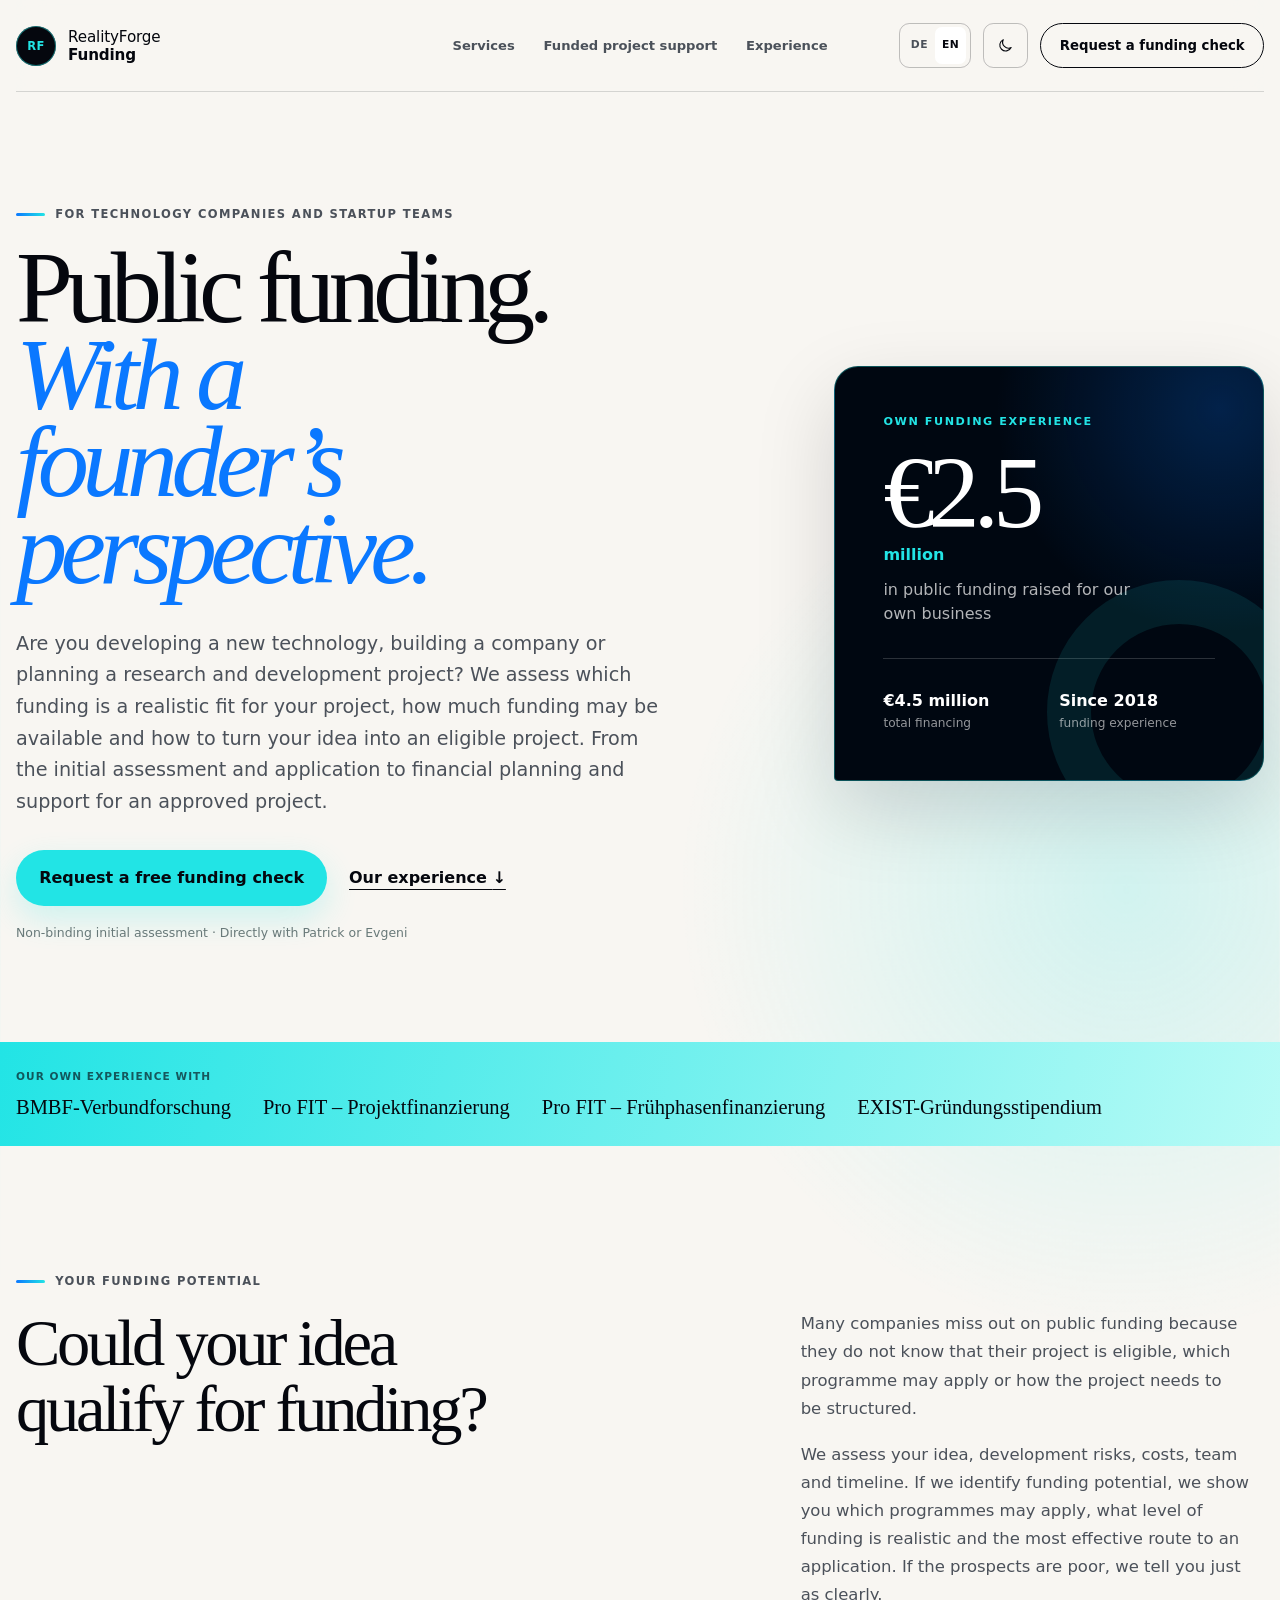
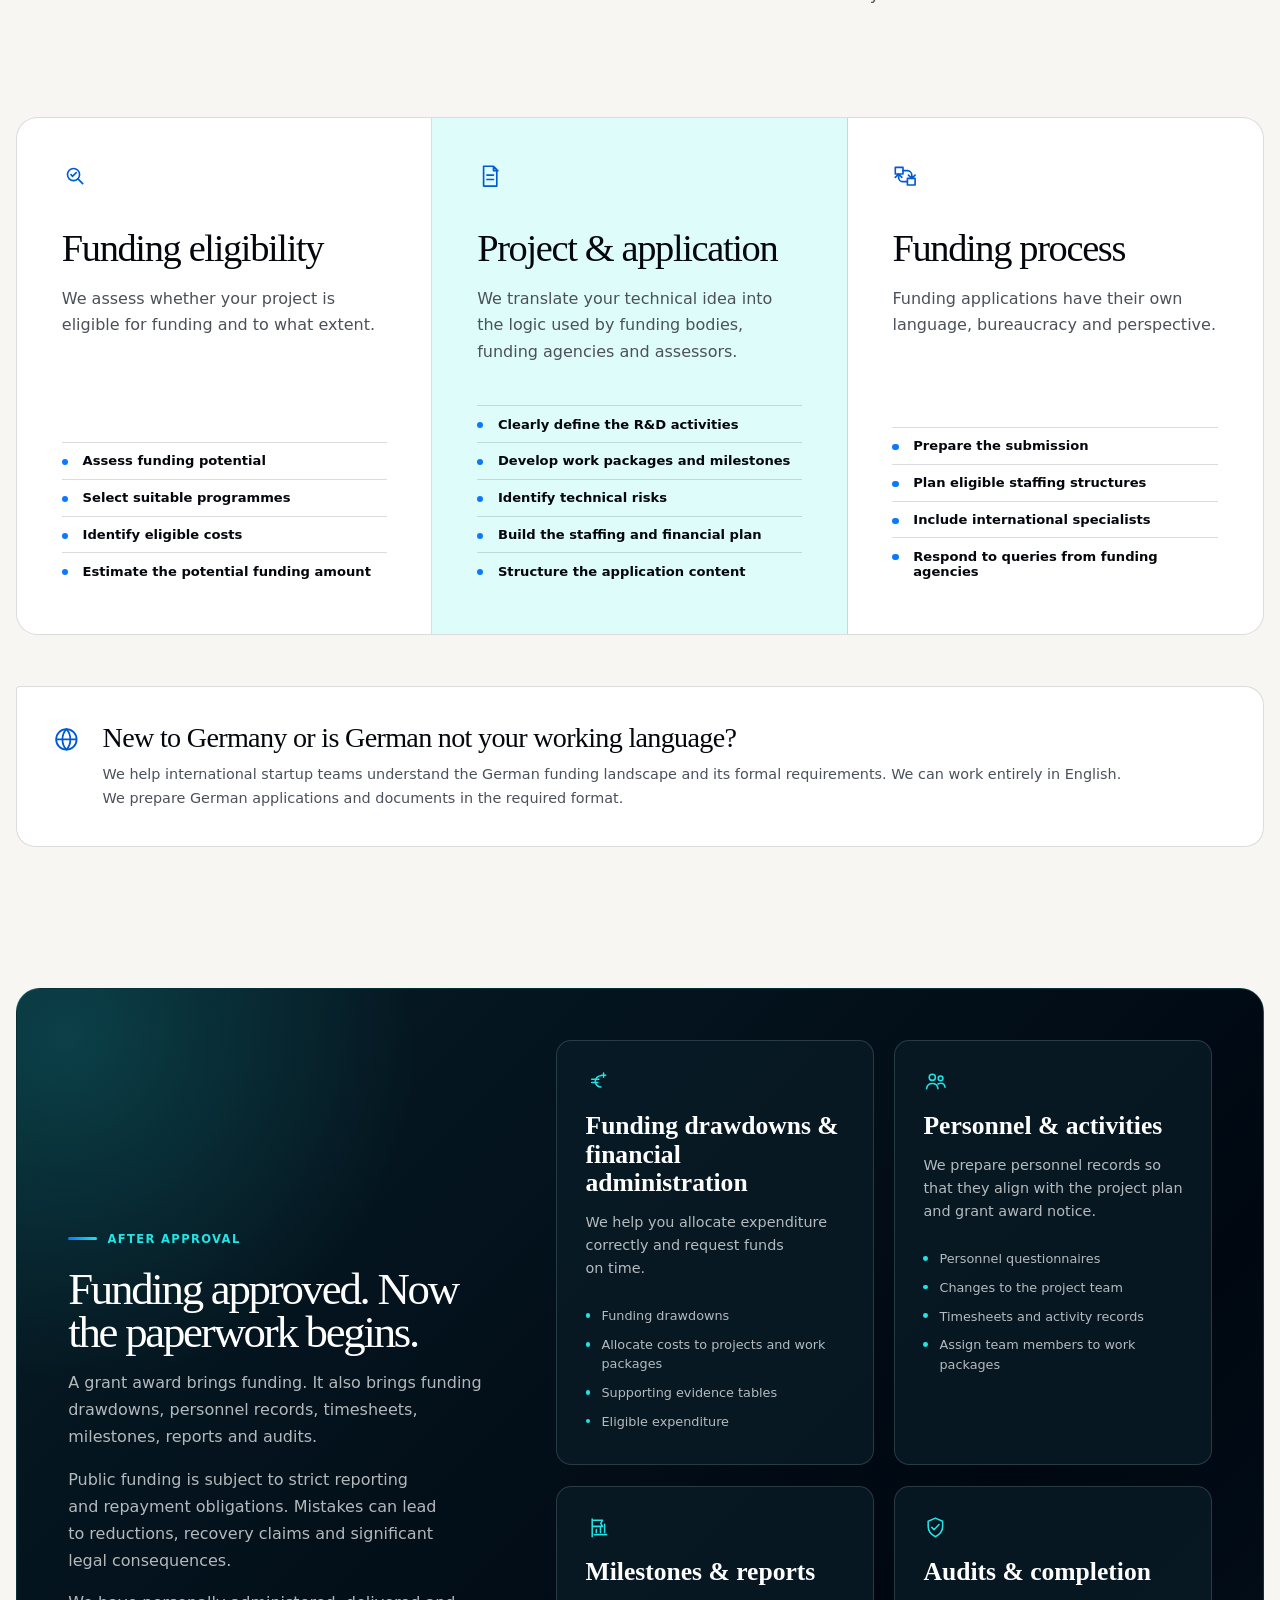
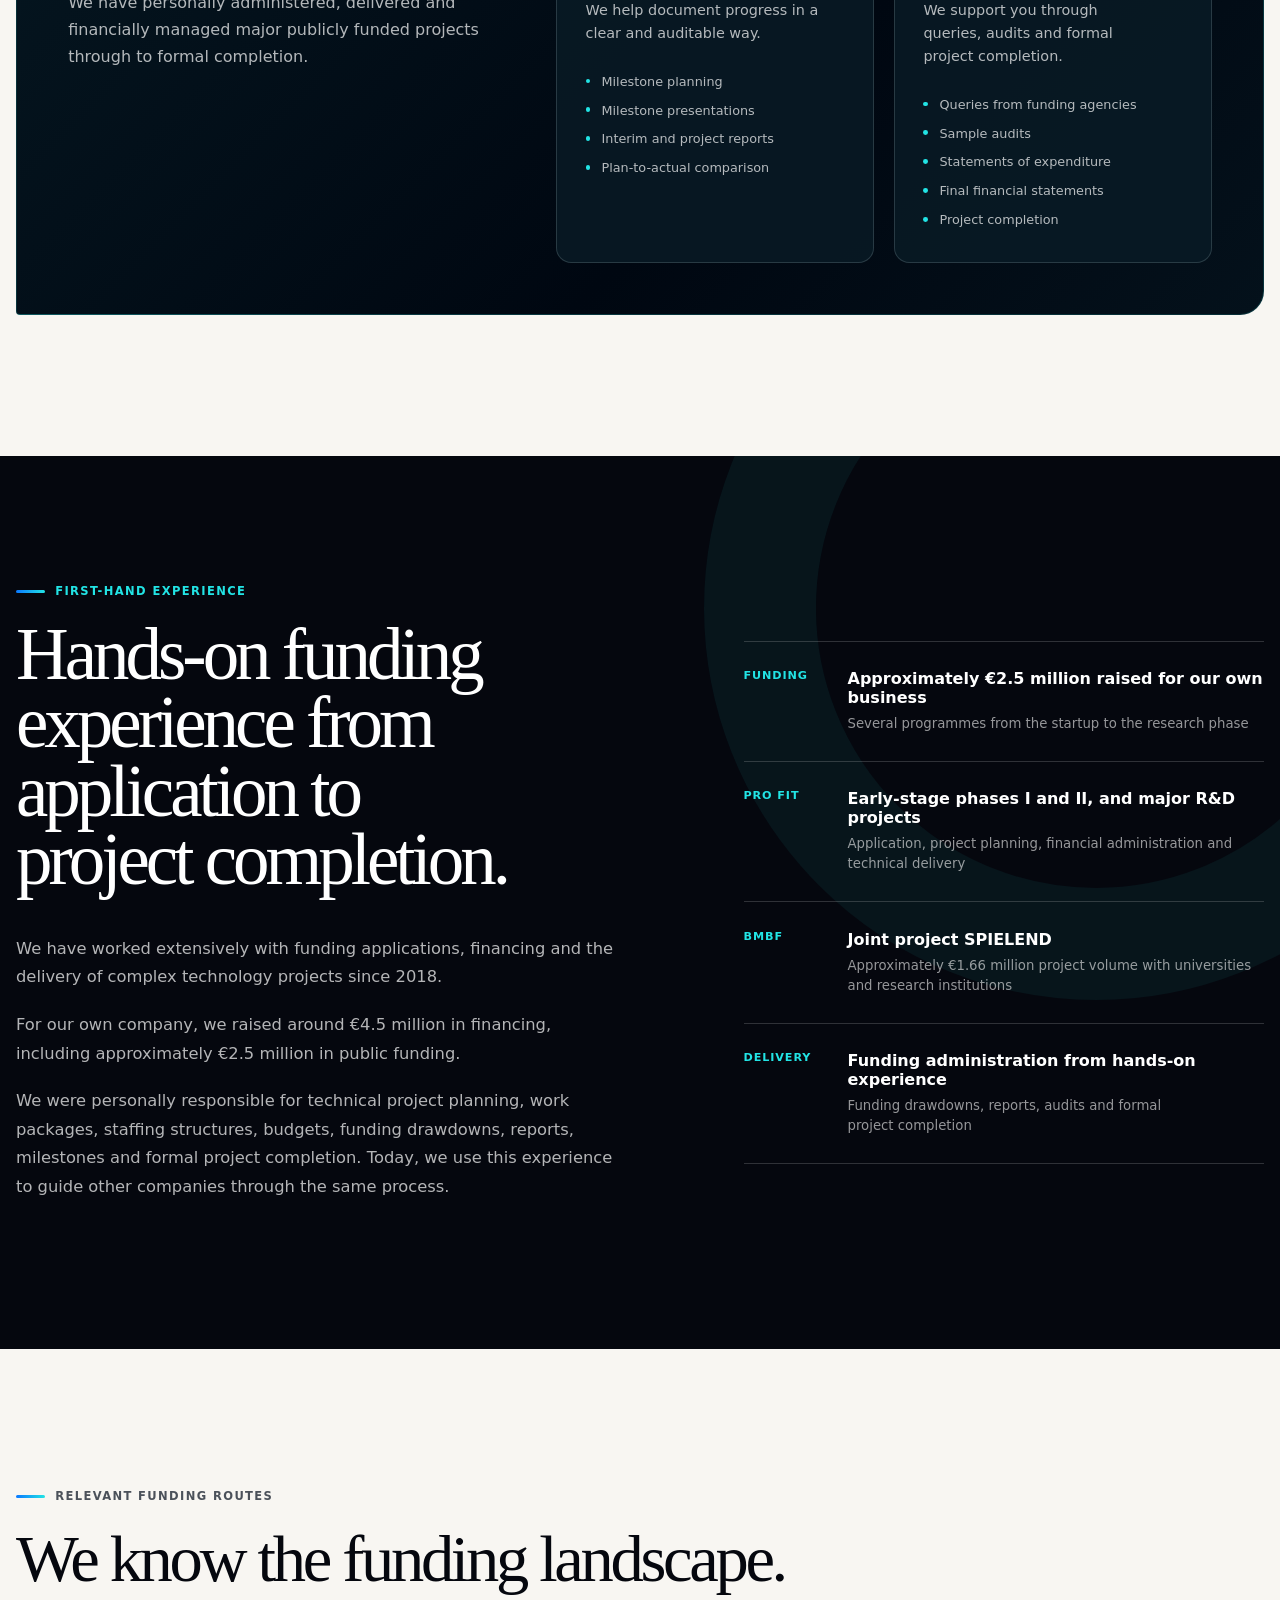
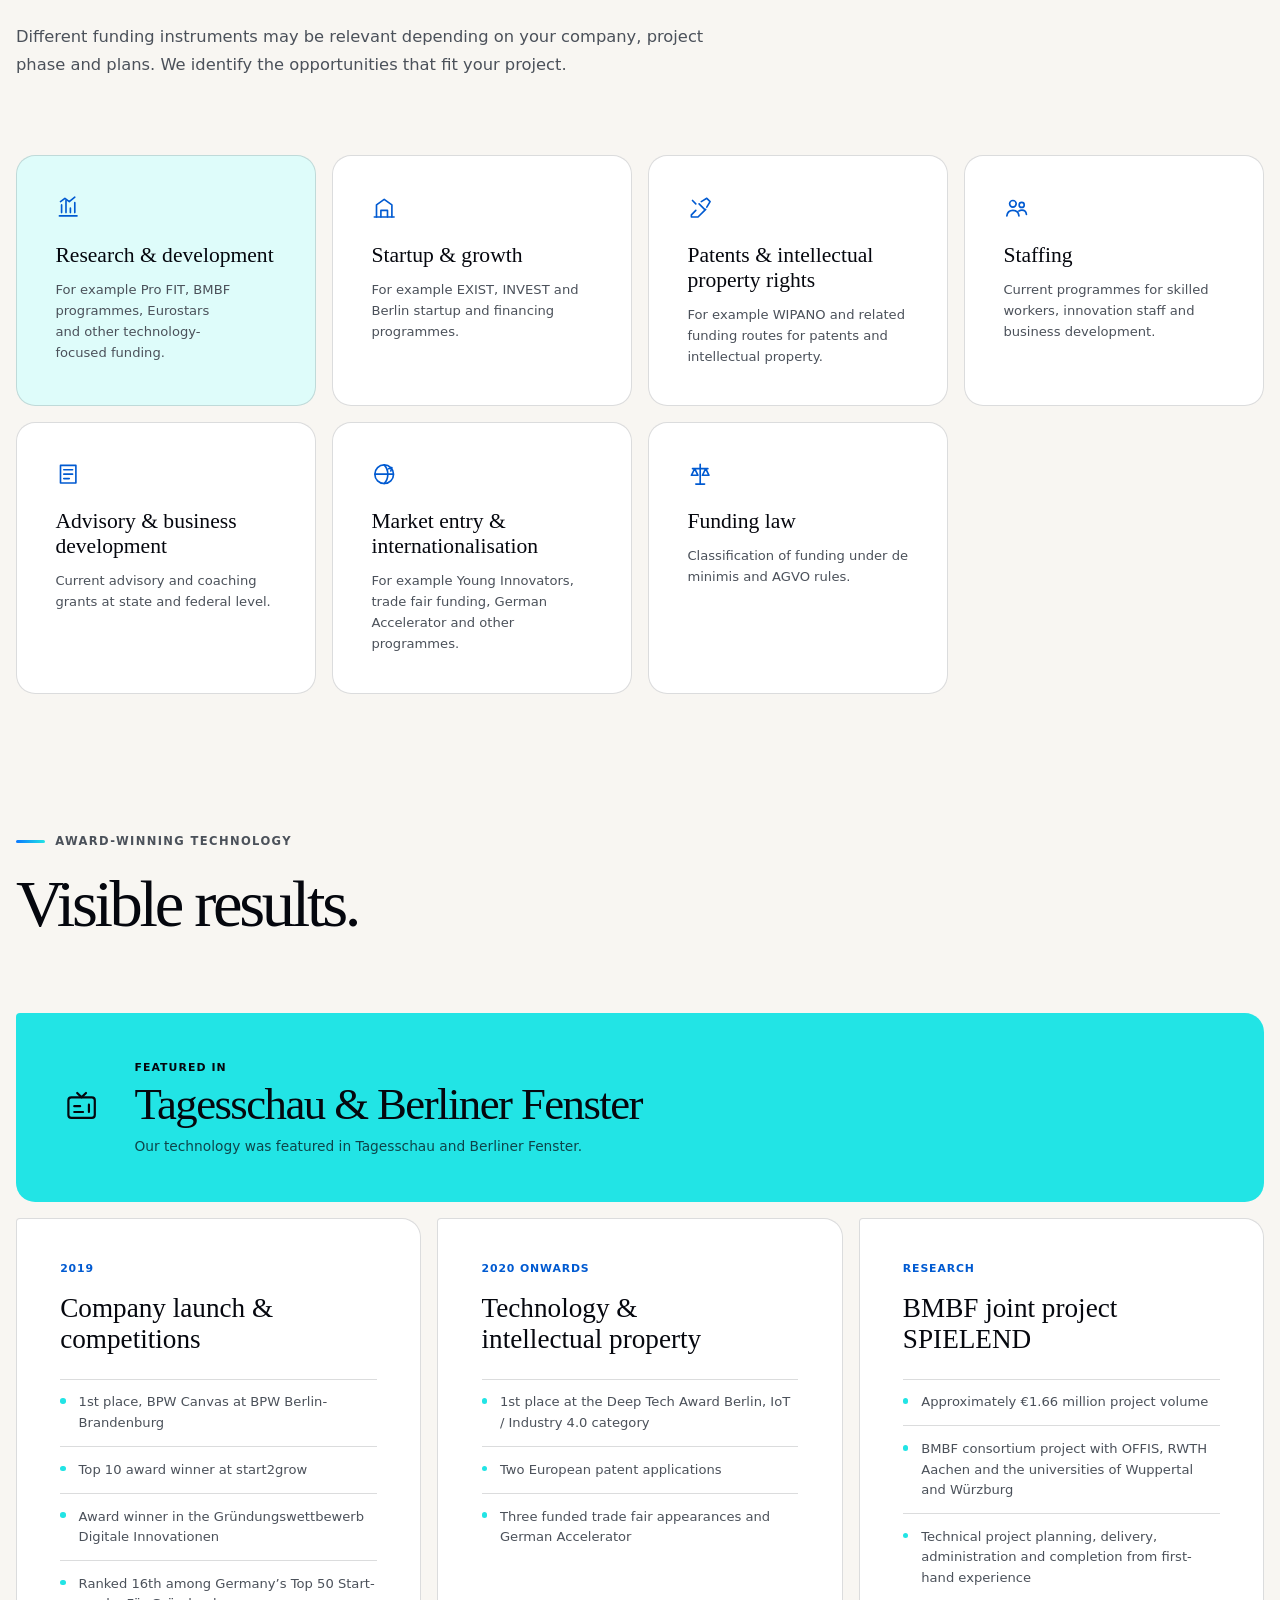
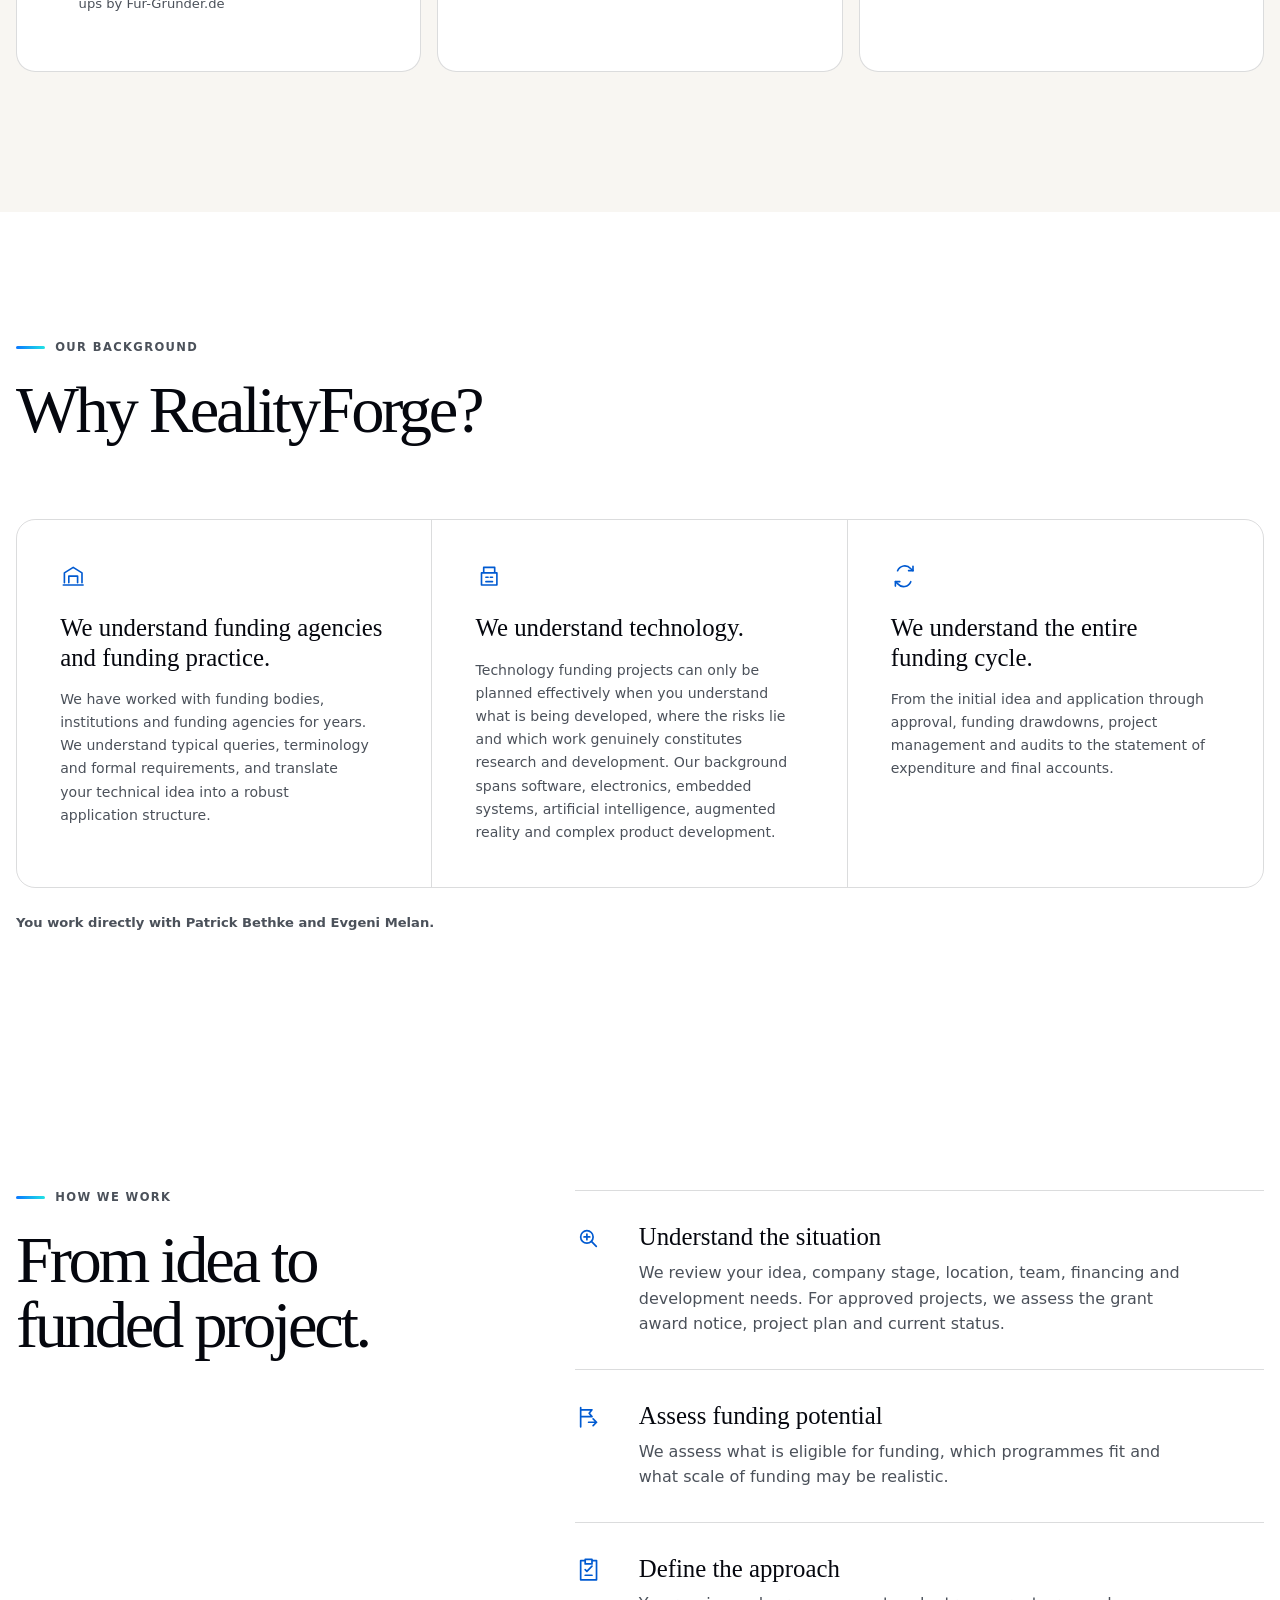
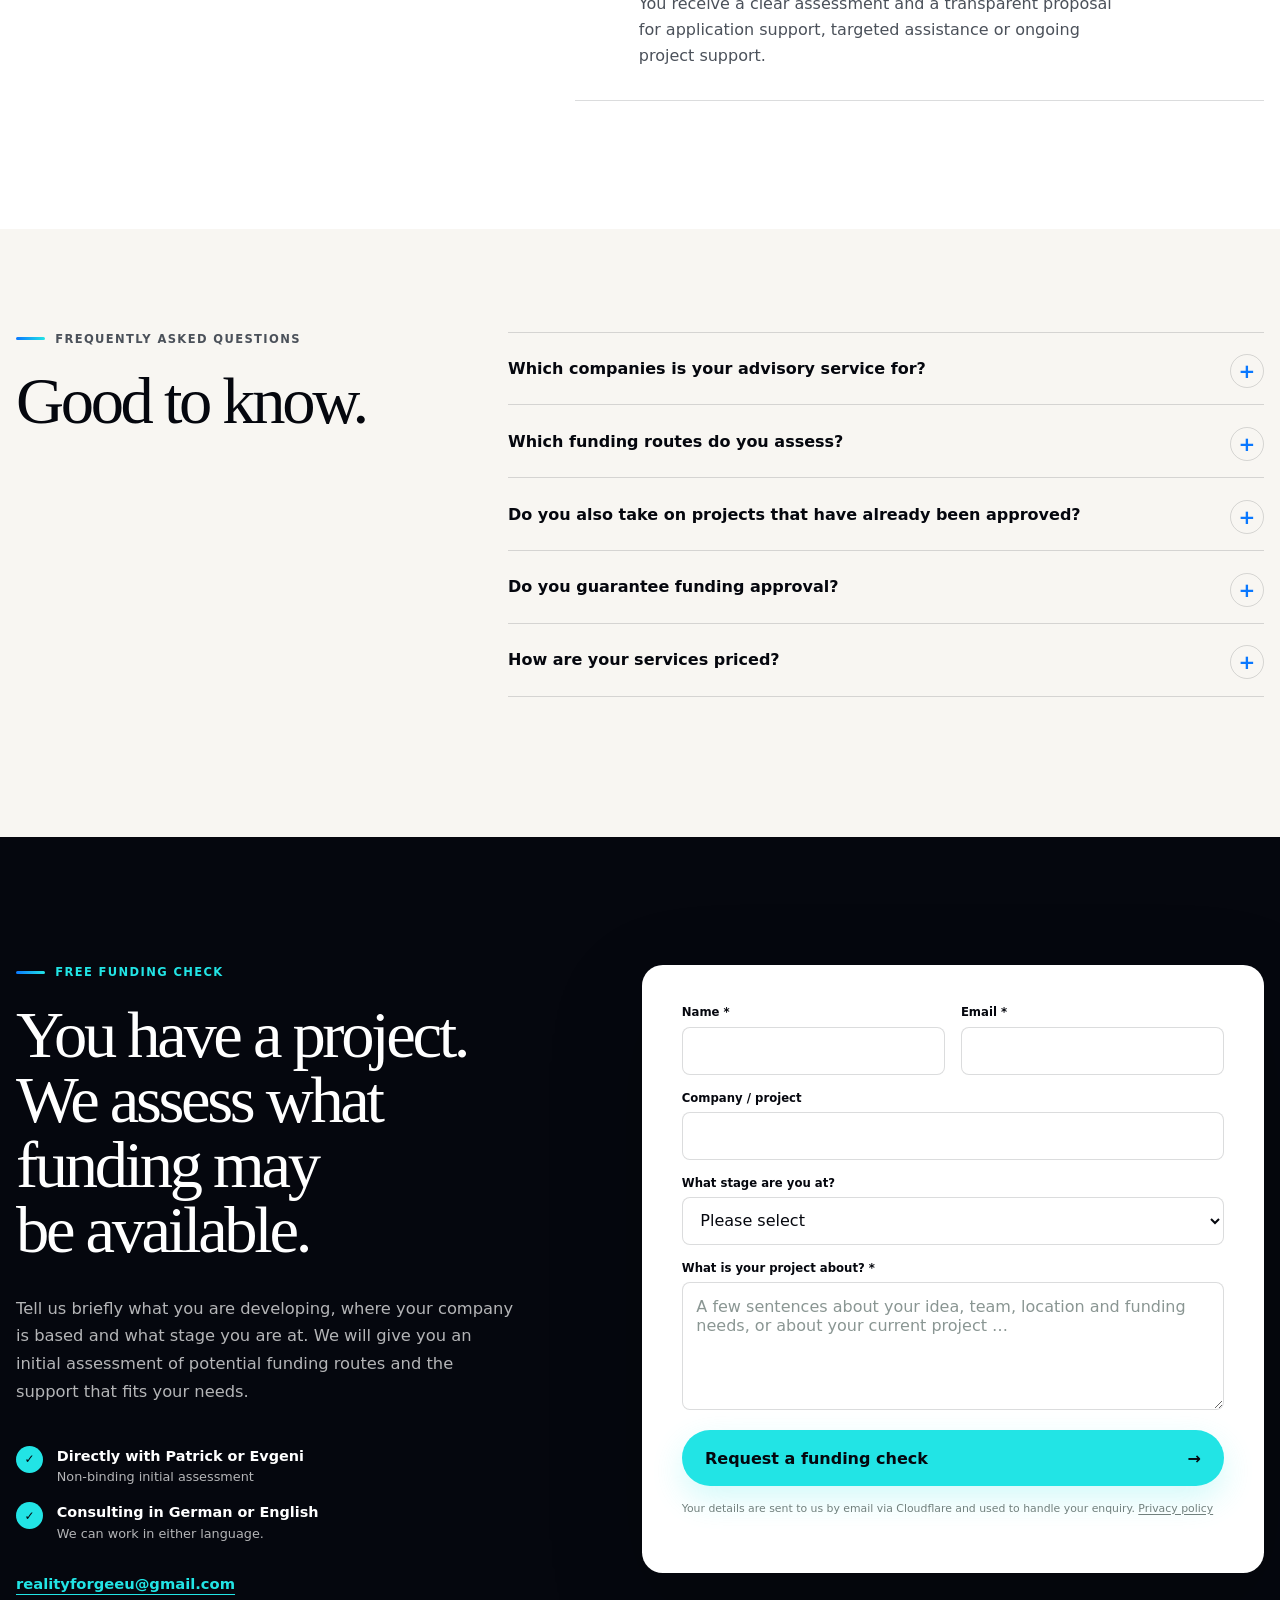
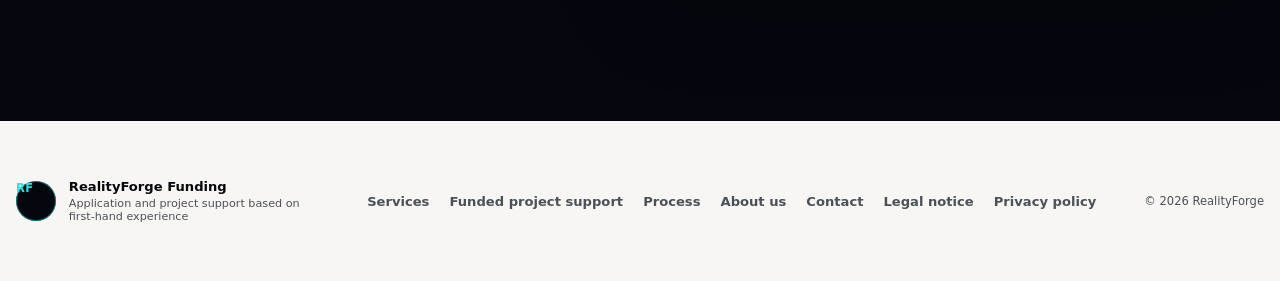
==== commit a6b4bbe3: "Enable contact form delivery through Cloudflare" ====
--- a/en/index.html
+++ b/en/index.html
@@ -43,8 +43,8 @@
         themeColor.setAttribute("content", theme === "dark" ? "#090d14" : "#f8f6f2");
       })();
     </script>
-    <link rel="stylesheet" href="/styles.css">
-    <script src="/script.js" defer></script>
+    <link rel="stylesheet" href="/styles.css?v=contact-20260923">
+    <script src="/script.js?v=contact-20260923" defer></script>
   </head>
   <body>
     <a class="skip-link" href="#main-content">Skip to content</a>
@@ -457,20 +457,20 @@
           <a class="contact-email" href="mailto:realityforgeeu@gmail.com">realityforgeeu@gmail.com</a>
         </div>
 
-        <form class="contact-form reveal" data-recipient="realityforgeeu@gmail.com">
+        <form class="contact-form reveal" action="https://realityforge-foerderungen-contact.realityforgeeu.workers.dev/" method="post" aria-describedby="contact-privacy">
           <div class="field-row">
             <label>
               <span>Name *</span>
-              <input type="text" name="name" autocomplete="name" required>
+              <input type="text" name="name" autocomplete="name" maxlength="120" required>
             </label>
             <label>
               <span>Email *</span>
-              <input type="email" name="email" autocomplete="email" required>
+              <input type="email" name="email" autocomplete="email" maxlength="254" required>
             </label>
           </div>
           <label>
             <span>Company / project</span>
-            <input type="text" name="startup" autocomplete="organization">
+            <input type="text" name="startup" autocomplete="organization" maxlength="200">
           </label>
           <label>
             <span>What stage are you at?</span>
@@ -485,11 +485,15 @@
           </label>
           <label>
             <span>What is your project about? *</span>
-            <textarea name="message" rows="5" required placeholder="A few sentences about your idea, team, location and funding needs, or about your current project …"></textarea>
+            <textarea name="message" rows="5" maxlength="5000" required placeholder="A few sentences about your idea, team, location and funding needs, or about your current project …"></textarea>
           </label>
-          <button class="button button-primary button-submit" type="submit">Request a funding check <span aria-hidden="true">→</span></button>
-          <p class="form-note">Submitting the form opens your email application. No form data is stored on this website.</p>
-          <p class="form-status" role="status" aria-live="polite"></p>
+          <div class="form-honeypot" aria-hidden="true" inert>
+            <label>Website (leave blank)<input type="text" name="website" tabindex="-1" autocomplete="off"></label>
+          </div>
+          <button class="button button-primary button-submit" type="submit" disabled><span class="submit-label">Request a funding check</span> <span aria-hidden="true">→</span></button>
+          <p class="form-note" id="contact-privacy">Your details are sent to us by email via Cloudflare and used to handle your enquiry. <a href="https://realityforge.eu/privacy-policy/">Privacy policy</a></p>
+          <noscript><p class="form-note">The form requires JavaScript. Alternatively, email <a href="mailto:realityforgeeu@gmail.com">realityforgeeu@gmail.com</a>.</p></noscript>
+          <p class="form-status" role="status" aria-live="polite" aria-atomic="true" tabindex="-1"></p>
         </form>
       </section>
     </main>
--- a/styles.css
+++ b/styles.css
@@ -1480,6 +1480,21 @@
   justify-content: space-between;
 }
 
+.button-submit:disabled {
+  cursor: wait;
+  opacity: 0.7;
+  transform: none;
+}
+
+.form-honeypot {
+  position: absolute;
+  width: 1px;
+  height: 1px;
+  overflow: hidden;
+  clip-path: inset(50%);
+  white-space: nowrap;
+}
+
 .form-note,
 .form-status {
   color: var(--form-muted);
@@ -1494,6 +1509,22 @@
 .form-status {
   min-height: 1em;
   margin: 0.35rem 0 0;
+}
+
+.form-status:not(:empty) {
+  margin-top: 1rem;
+  padding: 0.8rem 1rem;
+  border: 1px solid var(--line);
+  border-left: 3px solid var(--orange);
+  border-radius: 0.5rem;
+  background: var(--field-surface);
+  color: var(--ink);
+  font-size: 0.8rem;
+}
+
+.form-note a {
+  color: inherit;
+  text-underline-offset: 0.2em;
 }
 
 .site-footer {
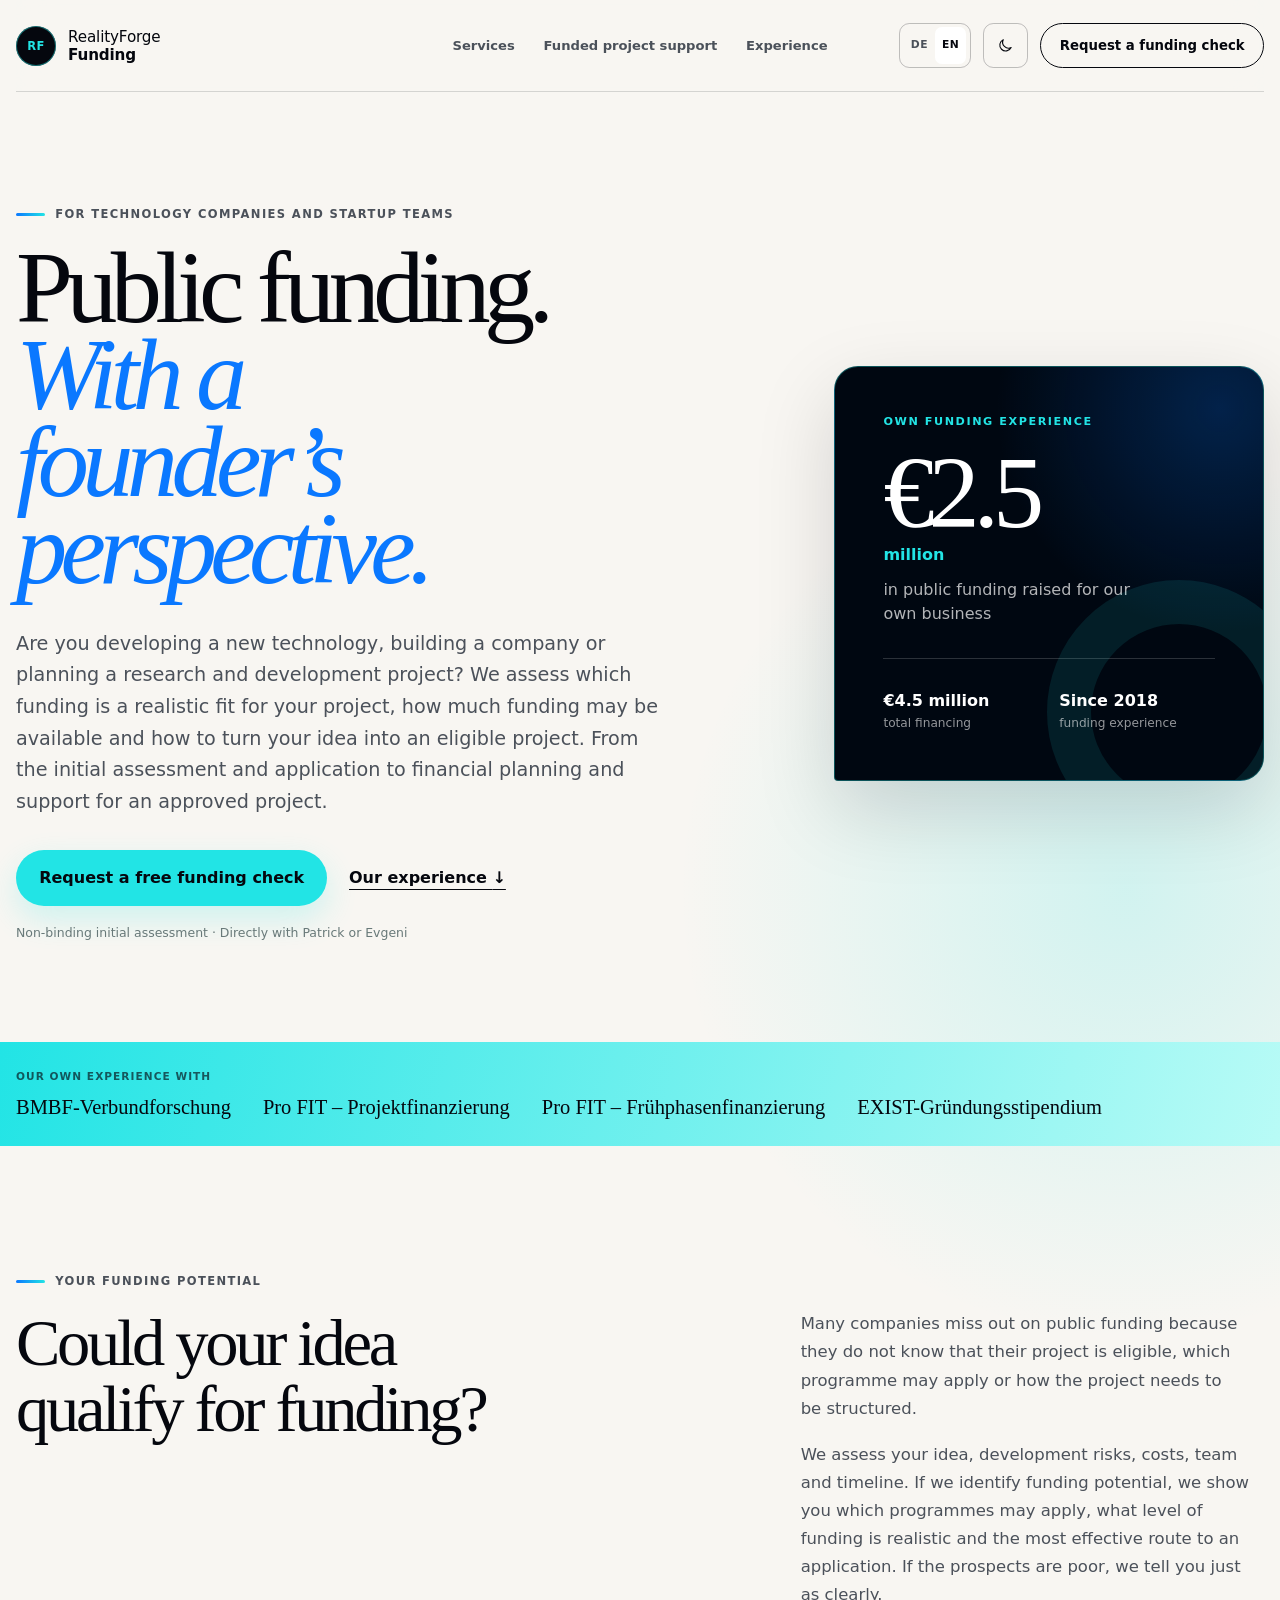
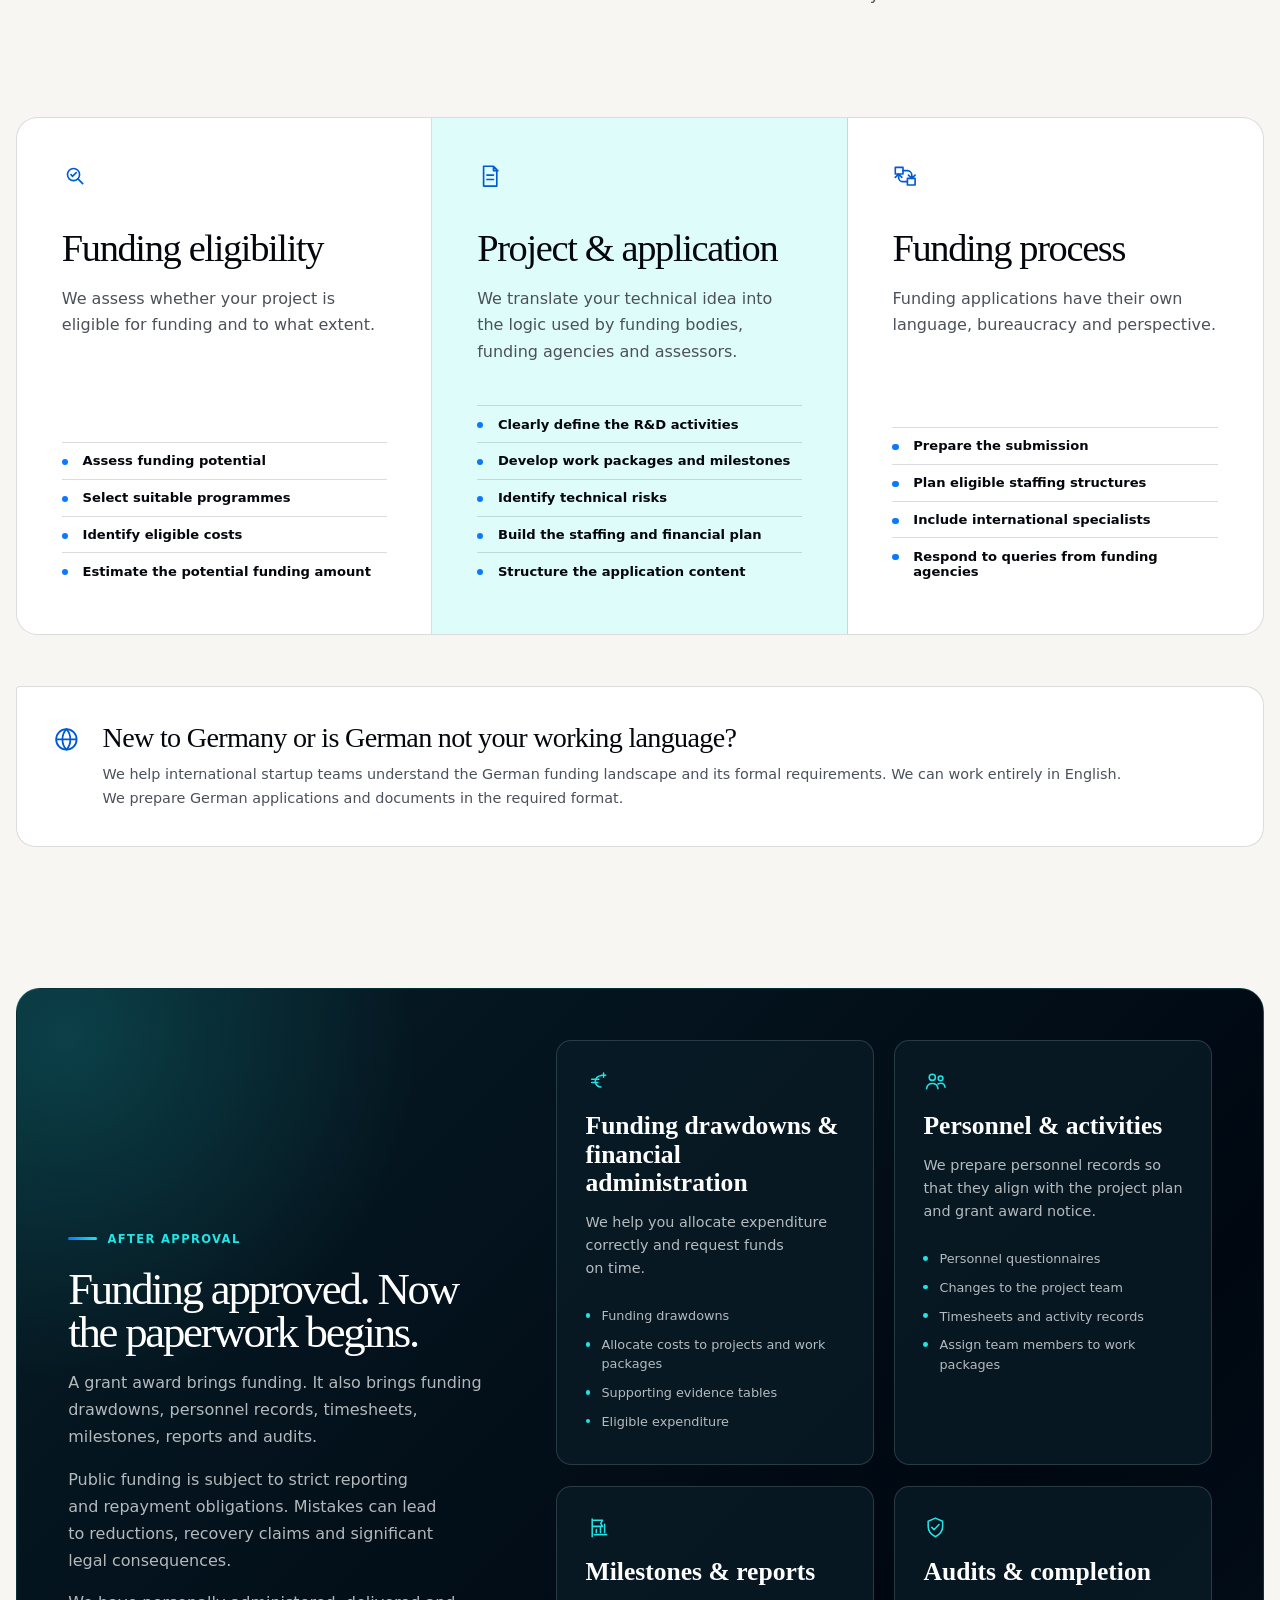
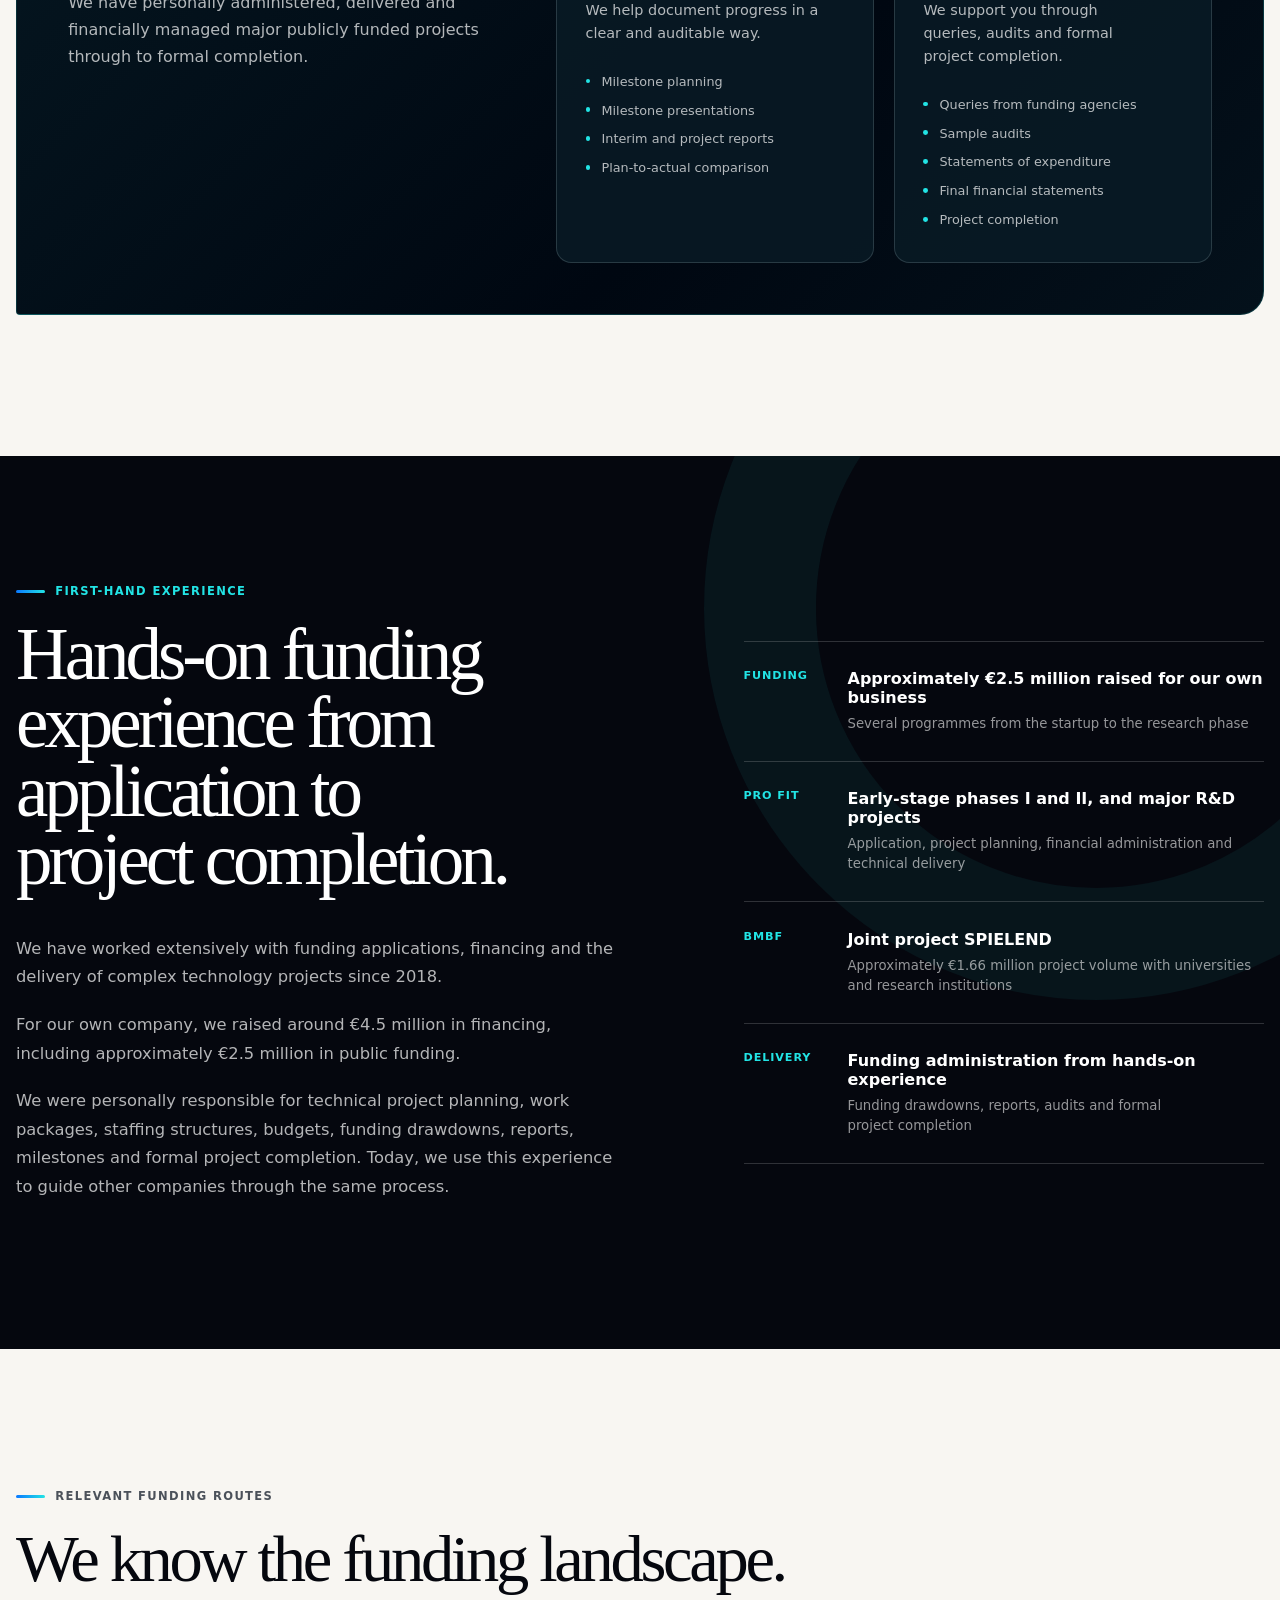
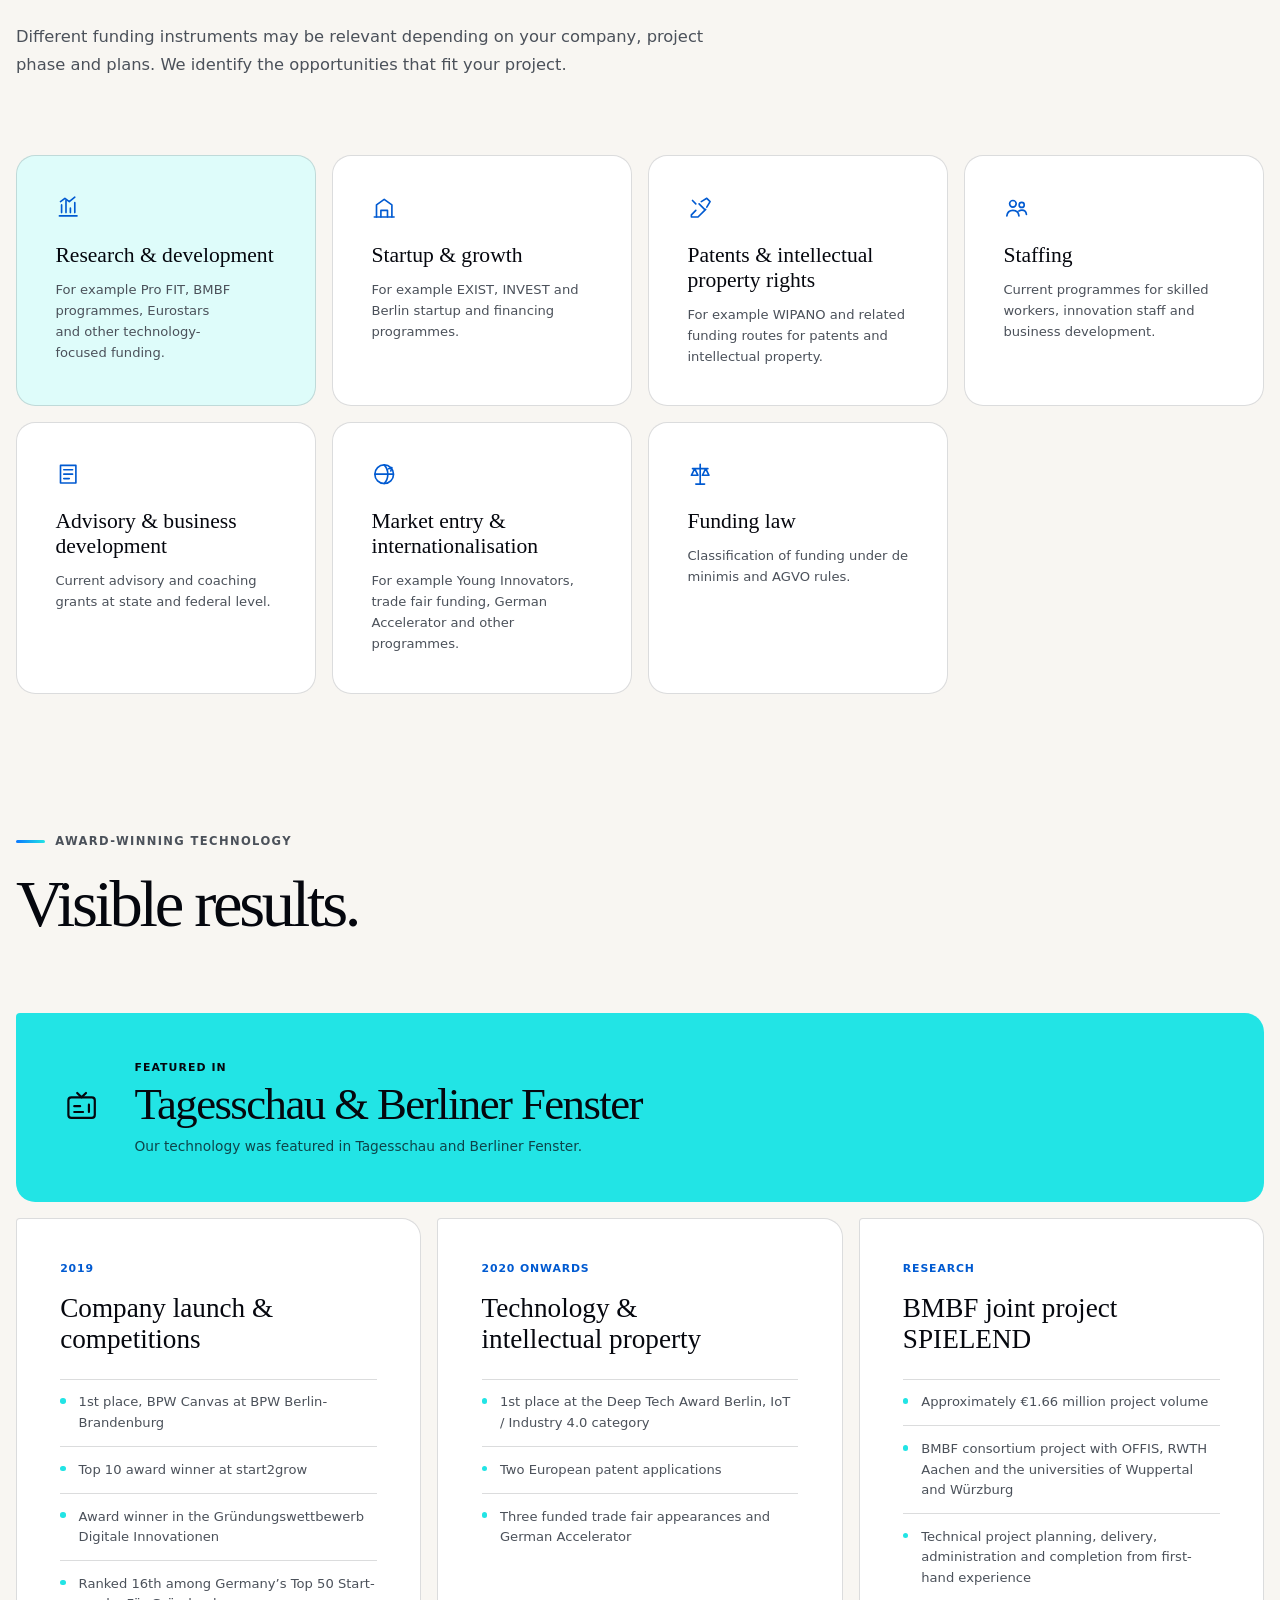
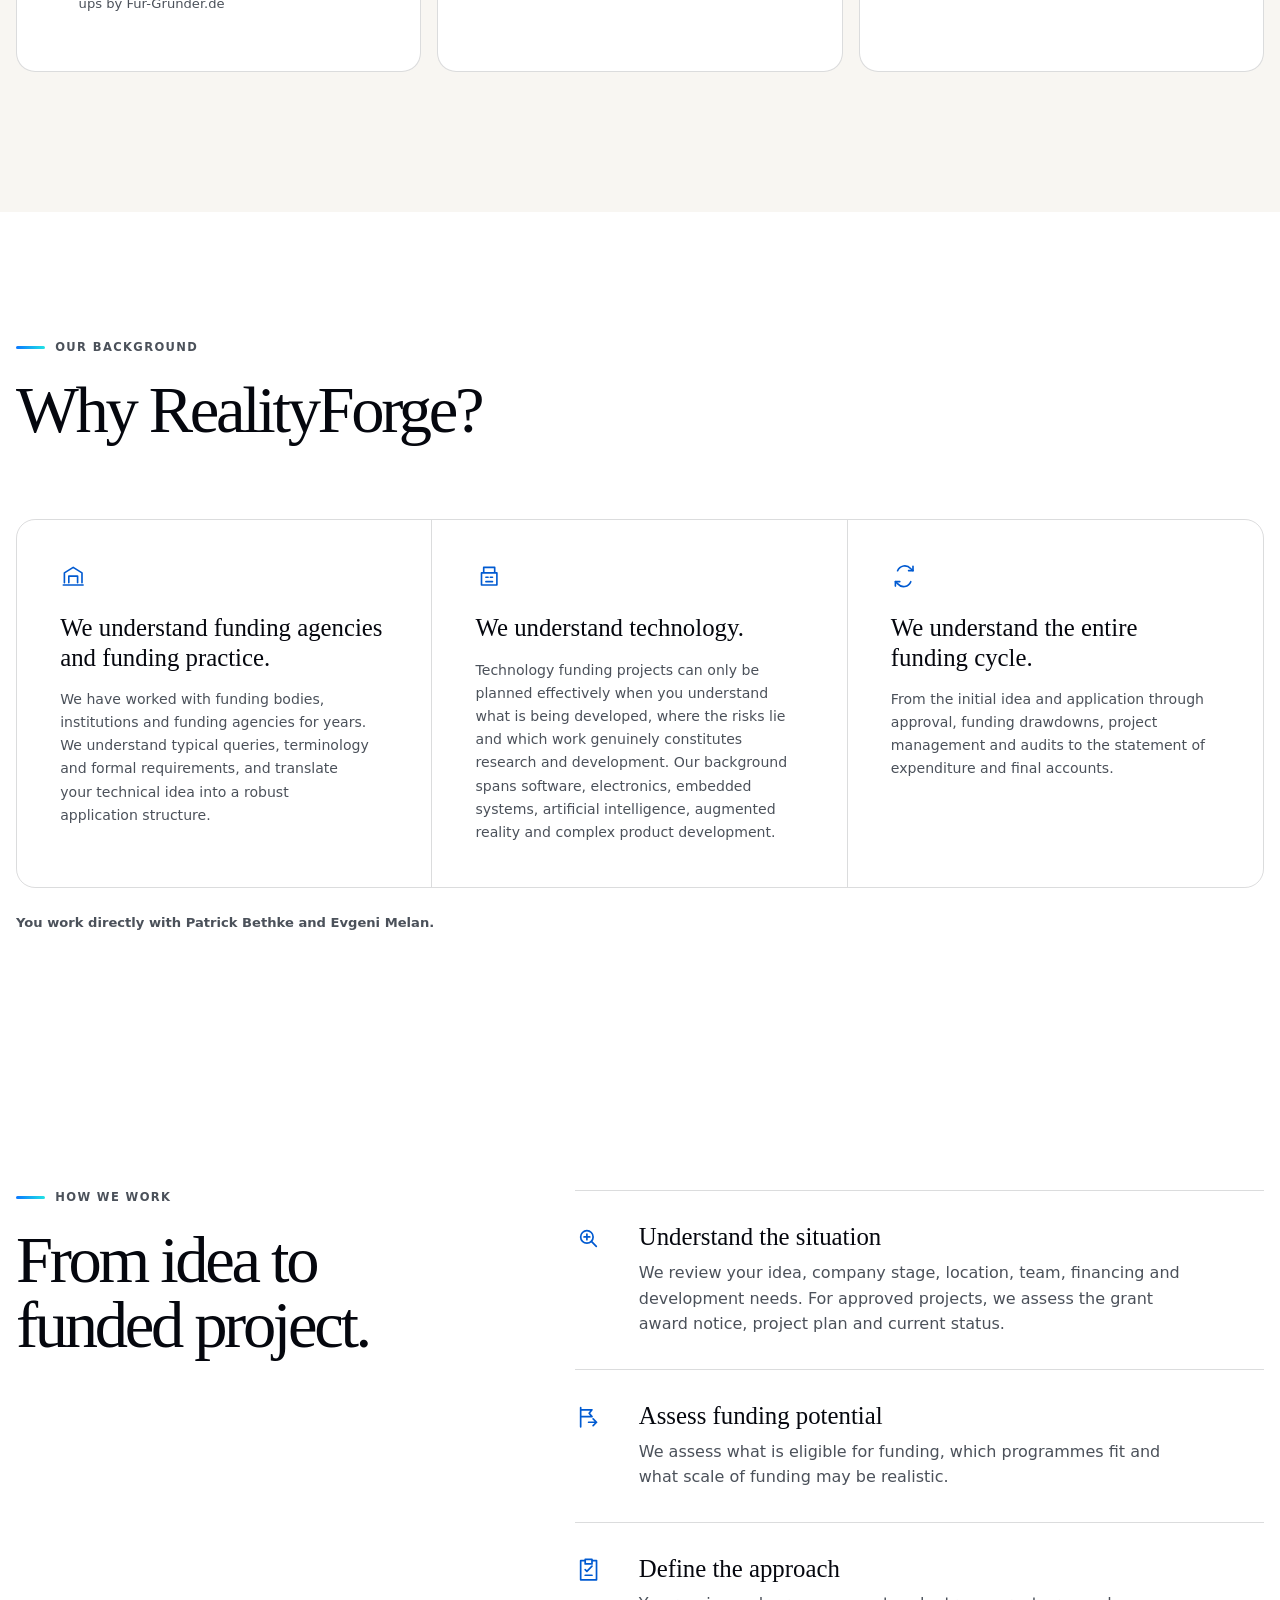
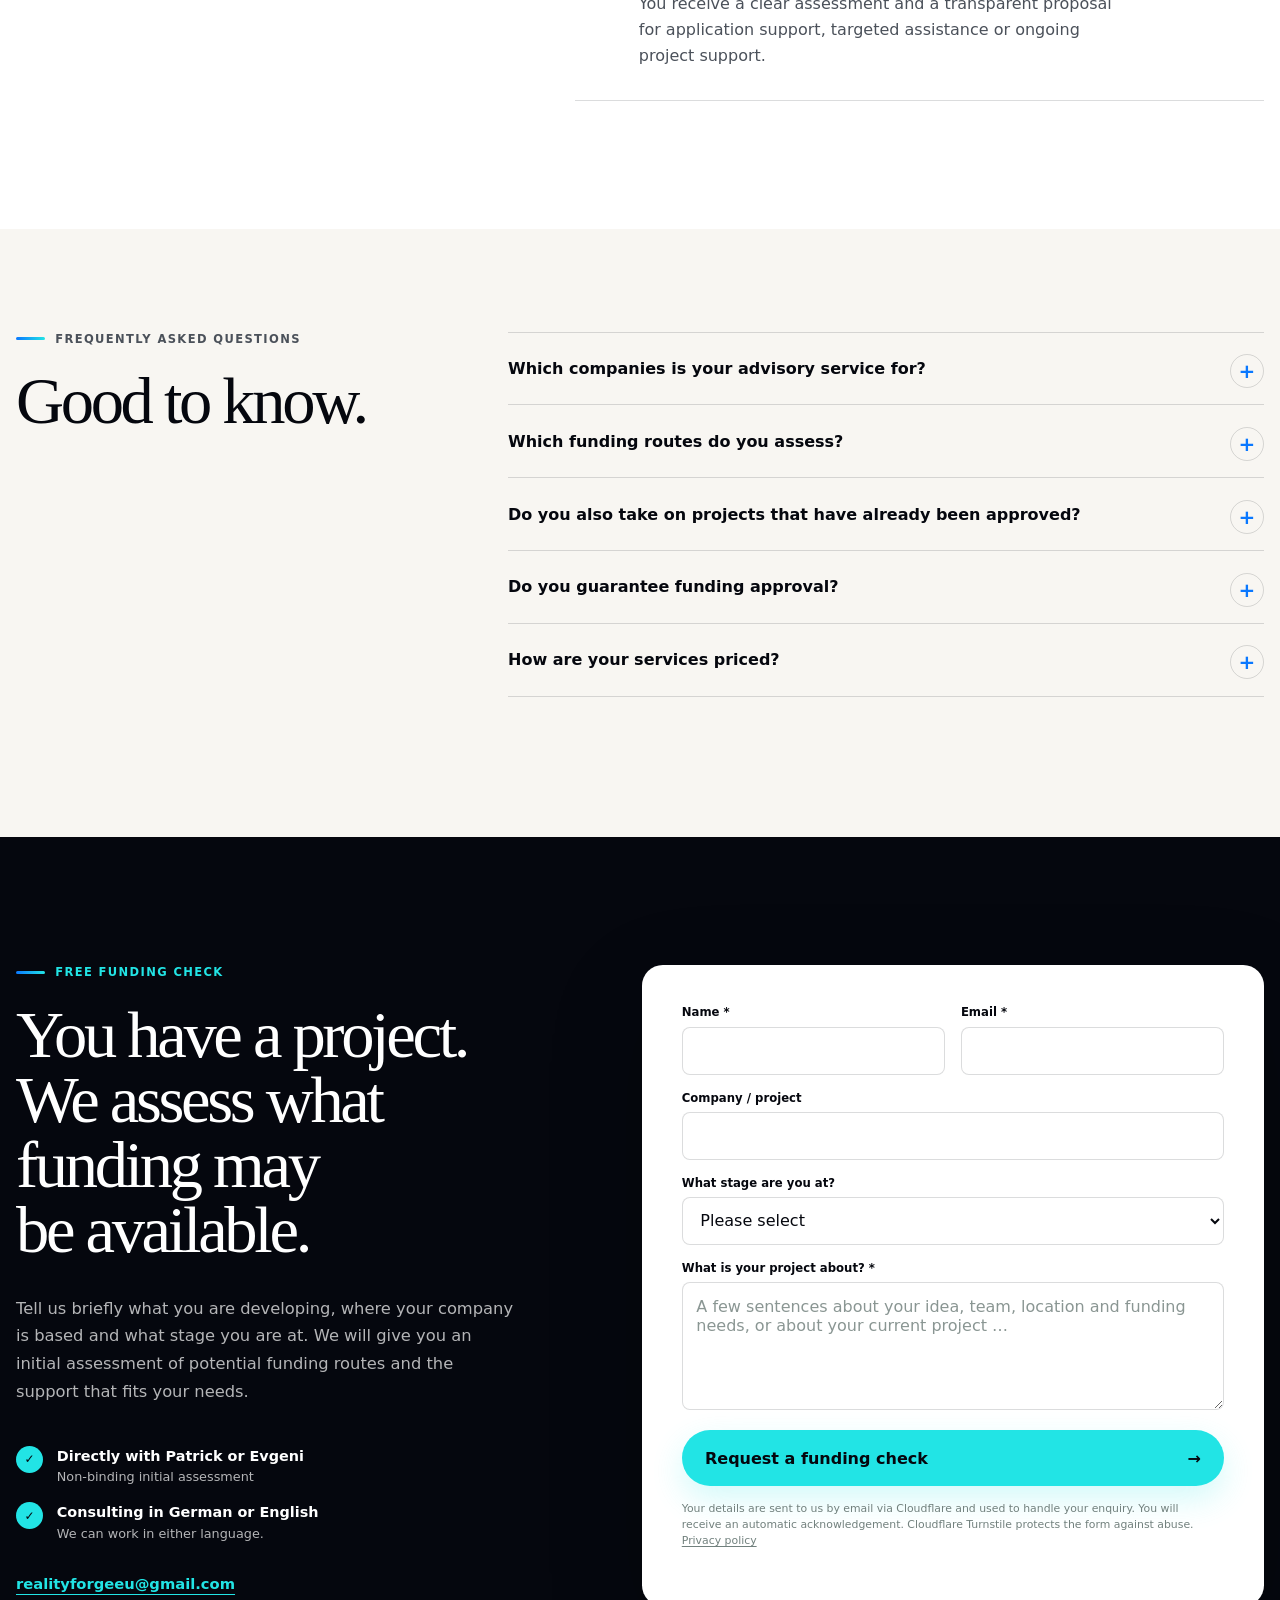
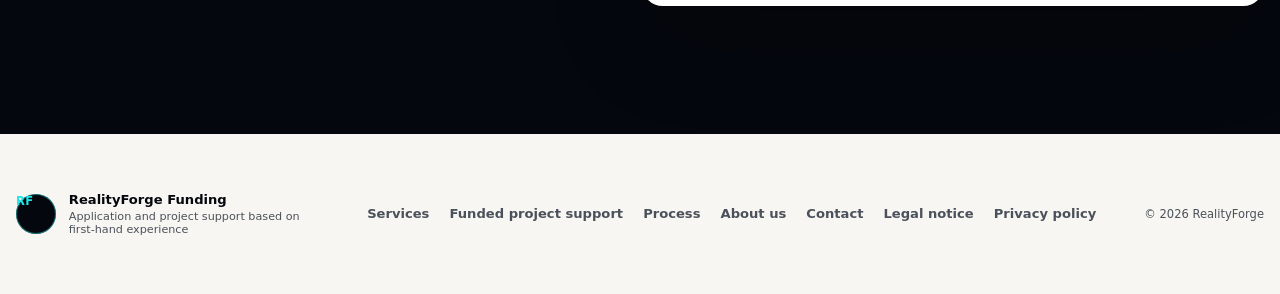
==== commit a1efde4c: "Send automatic contact enquiry acknowledgements" ====
--- a/en/index.html
+++ b/en/index.html
@@ -44,7 +44,8 @@
       })();
     </script>
     <link rel="stylesheet" href="/styles.css?v=contact-20260923">
-    <script src="/script.js?v=contact-20260923" defer></script>
+    <script src="/script.js?v=contact-confirmation-20260923" defer></script>
+    <script src="https://challenges.cloudflare.com/turnstile/v0/api.js" async defer></script>
   </head>
   <body>
     <a class="skip-link" href="#main-content">Skip to content</a>
@@ -490,8 +491,9 @@
           <div class="form-honeypot" aria-hidden="true" inert>
             <label>Website (leave blank)<input type="text" name="website" tabindex="-1" autocomplete="off"></label>
           </div>
+          <div class="cf-turnstile" data-sitekey="0x4AAAAAAFBBonMTab_lwZoF" data-action="contact" data-appearance="interaction-only" data-size="compact" data-language="en"></div>
           <button class="button button-primary button-submit" type="submit" disabled><span class="submit-label">Request a funding check</span> <span aria-hidden="true">→</span></button>
-          <p class="form-note" id="contact-privacy">Your details are sent to us by email via Cloudflare and used to handle your enquiry. <a href="https://realityforge.eu/privacy-policy/">Privacy policy</a></p>
+          <p class="form-note" id="contact-privacy">Your details are sent to us by email via Cloudflare and used to handle your enquiry. You will receive an automatic acknowledgement. Cloudflare Turnstile protects the form against abuse. <a href="https://realityforge.eu/privacy-policy/">Privacy policy</a></p>
           <noscript><p class="form-note">The form requires JavaScript. Alternatively, email <a href="mailto:realityforgeeu@gmail.com">realityforgeeu@gmail.com</a>.</p></noscript>
           <p class="form-status" role="status" aria-live="polite" aria-atomic="true" tabindex="-1"></p>
         </form>
